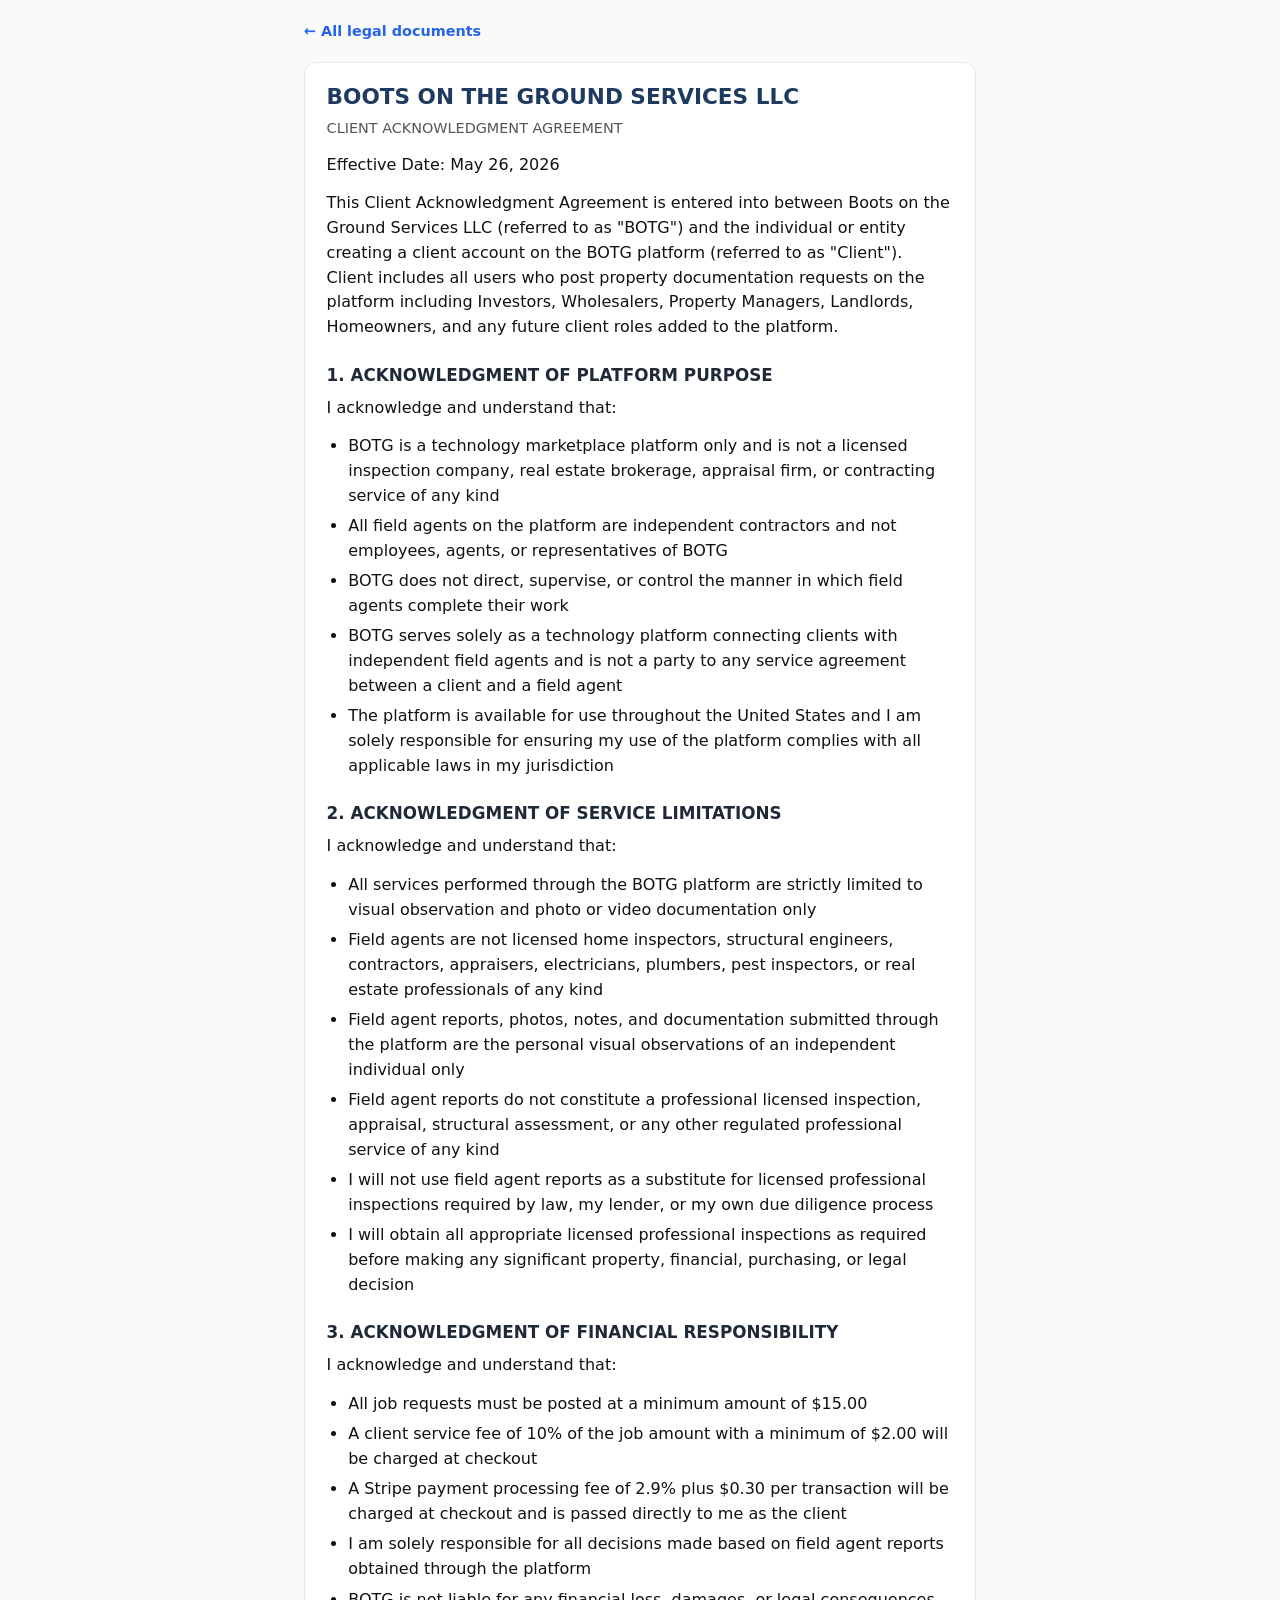
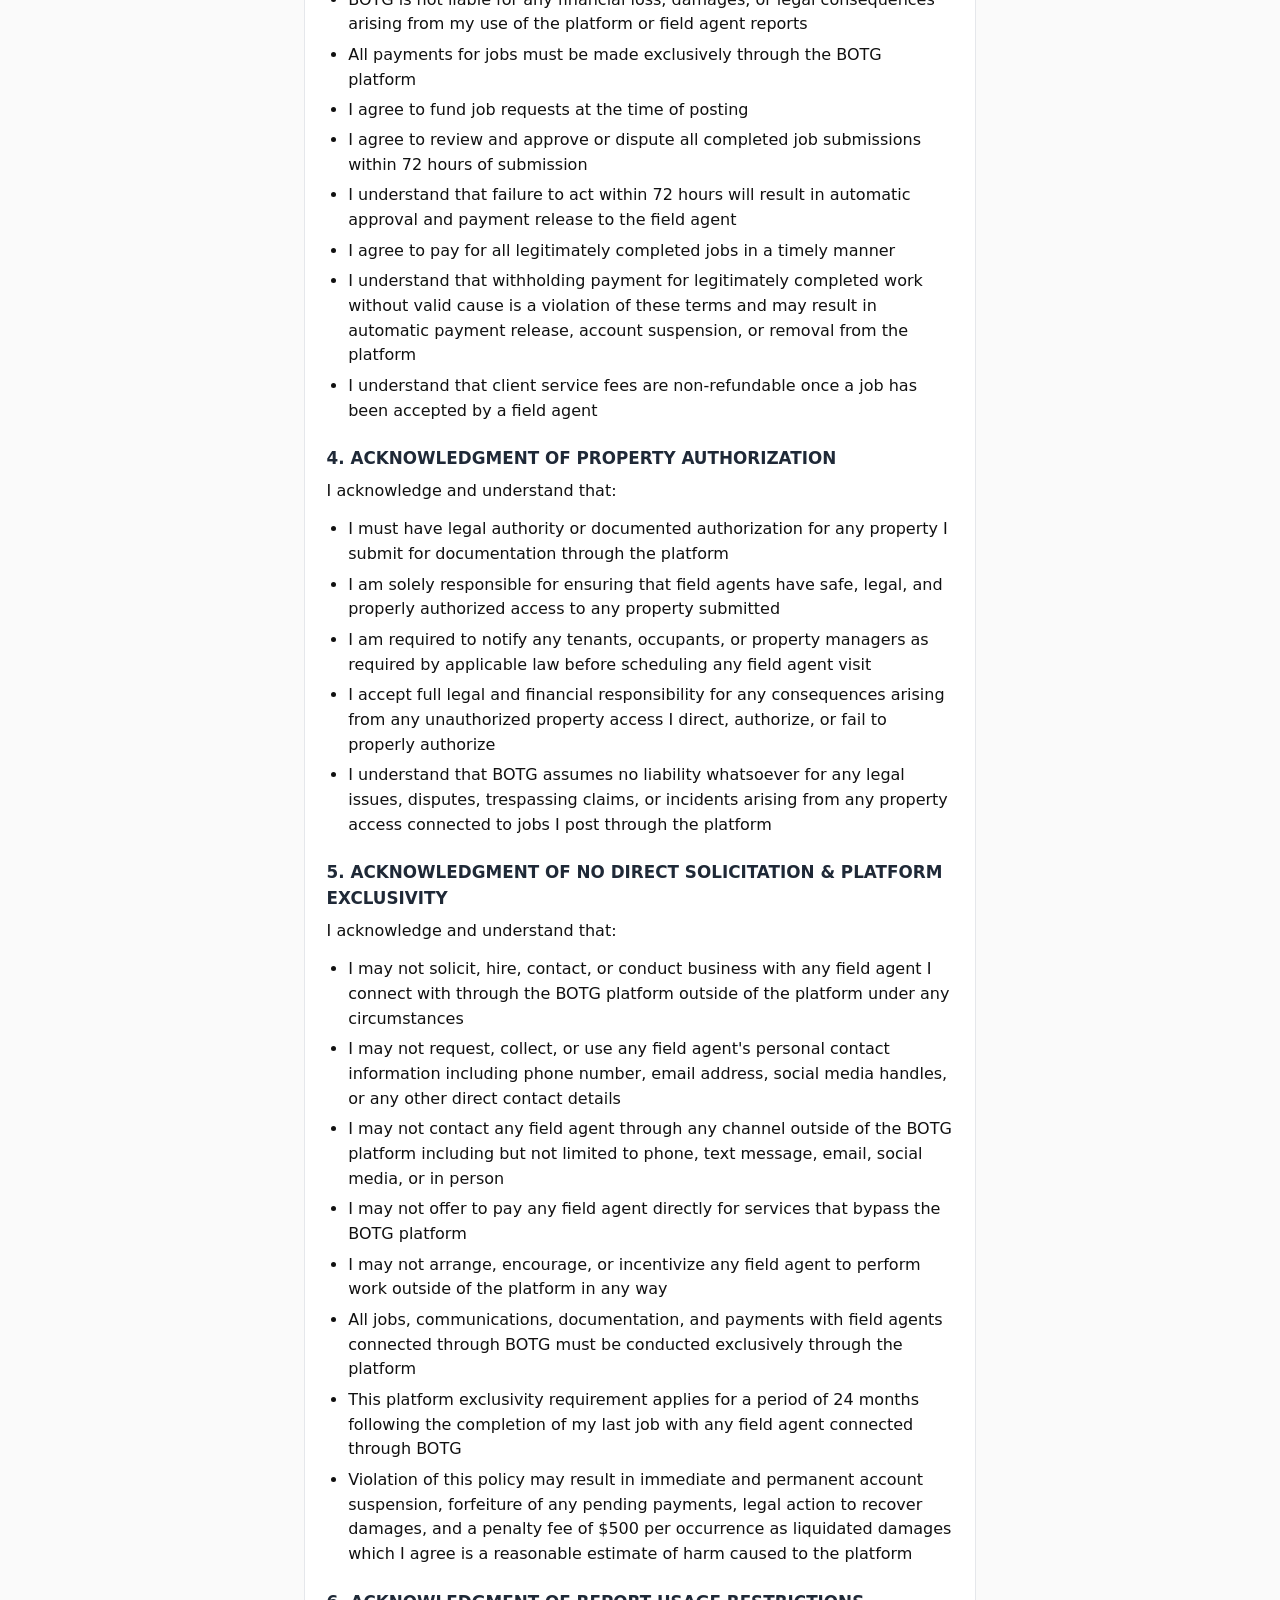
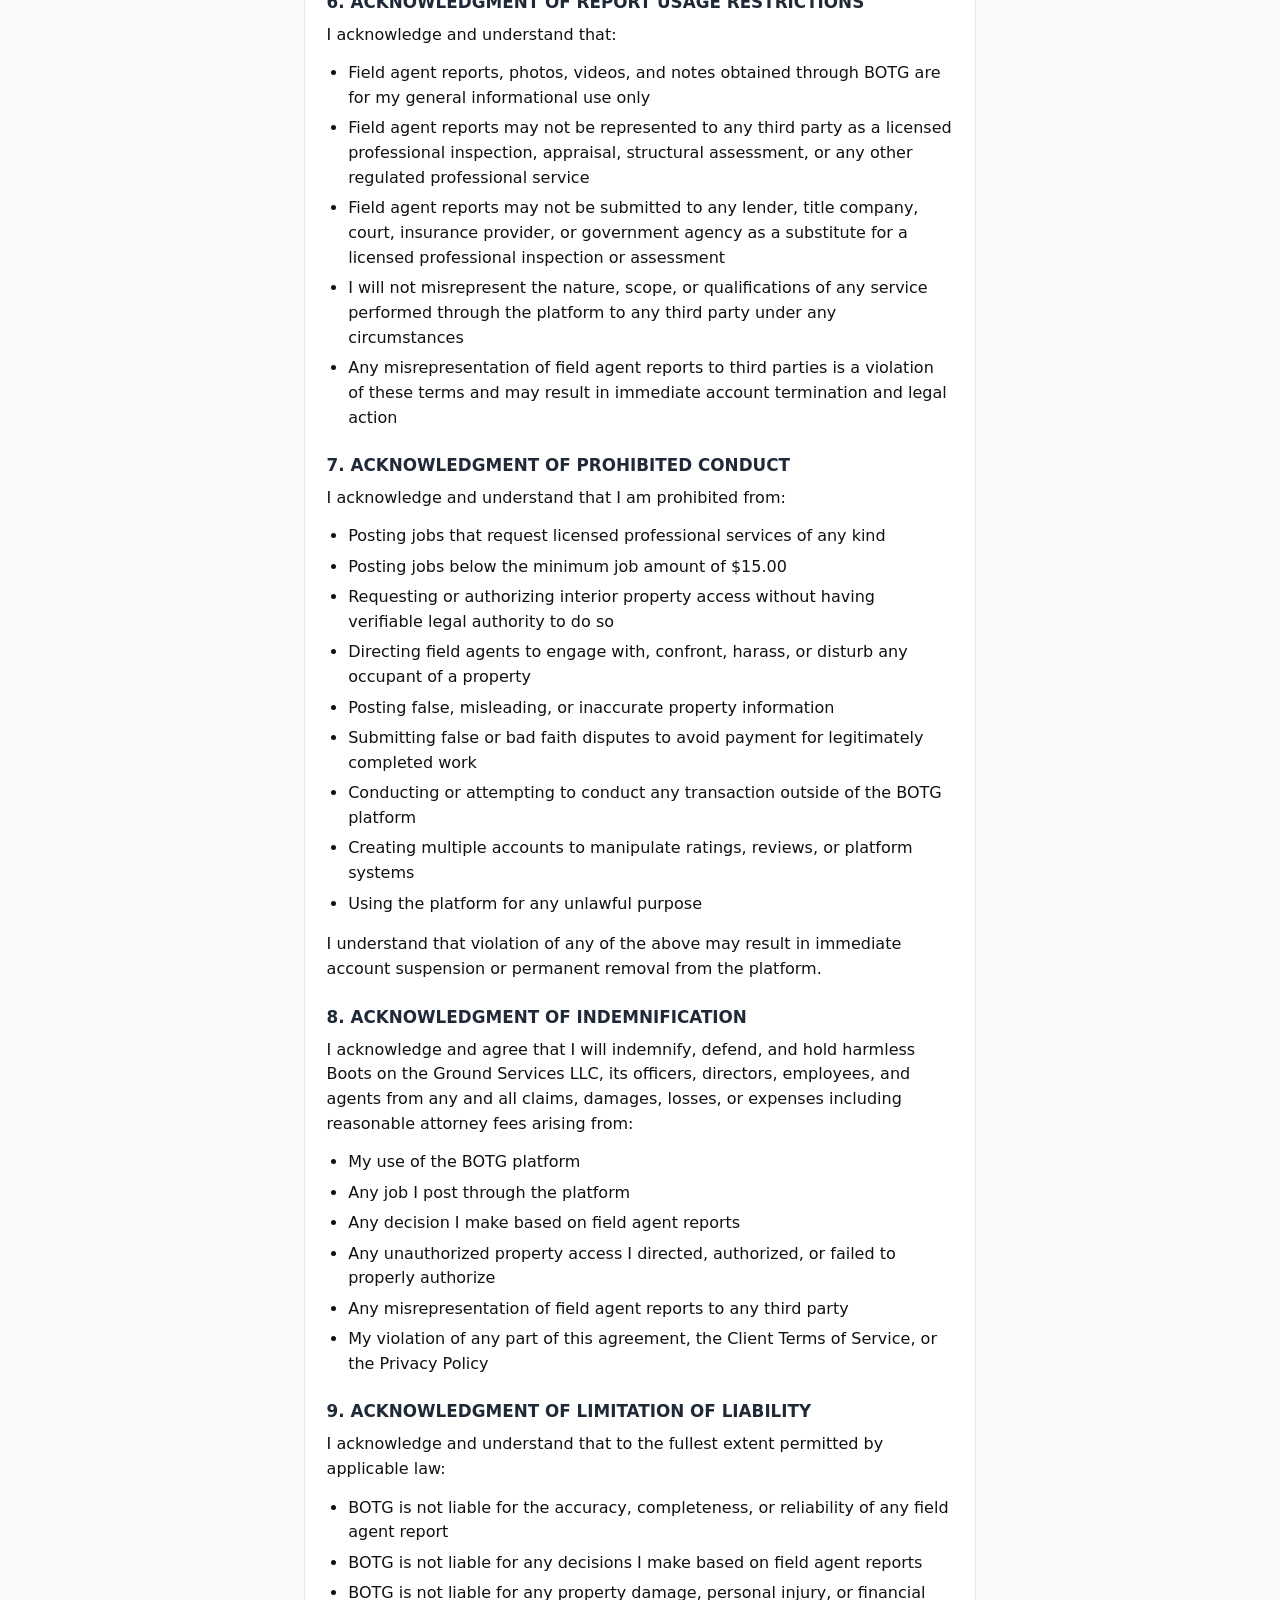
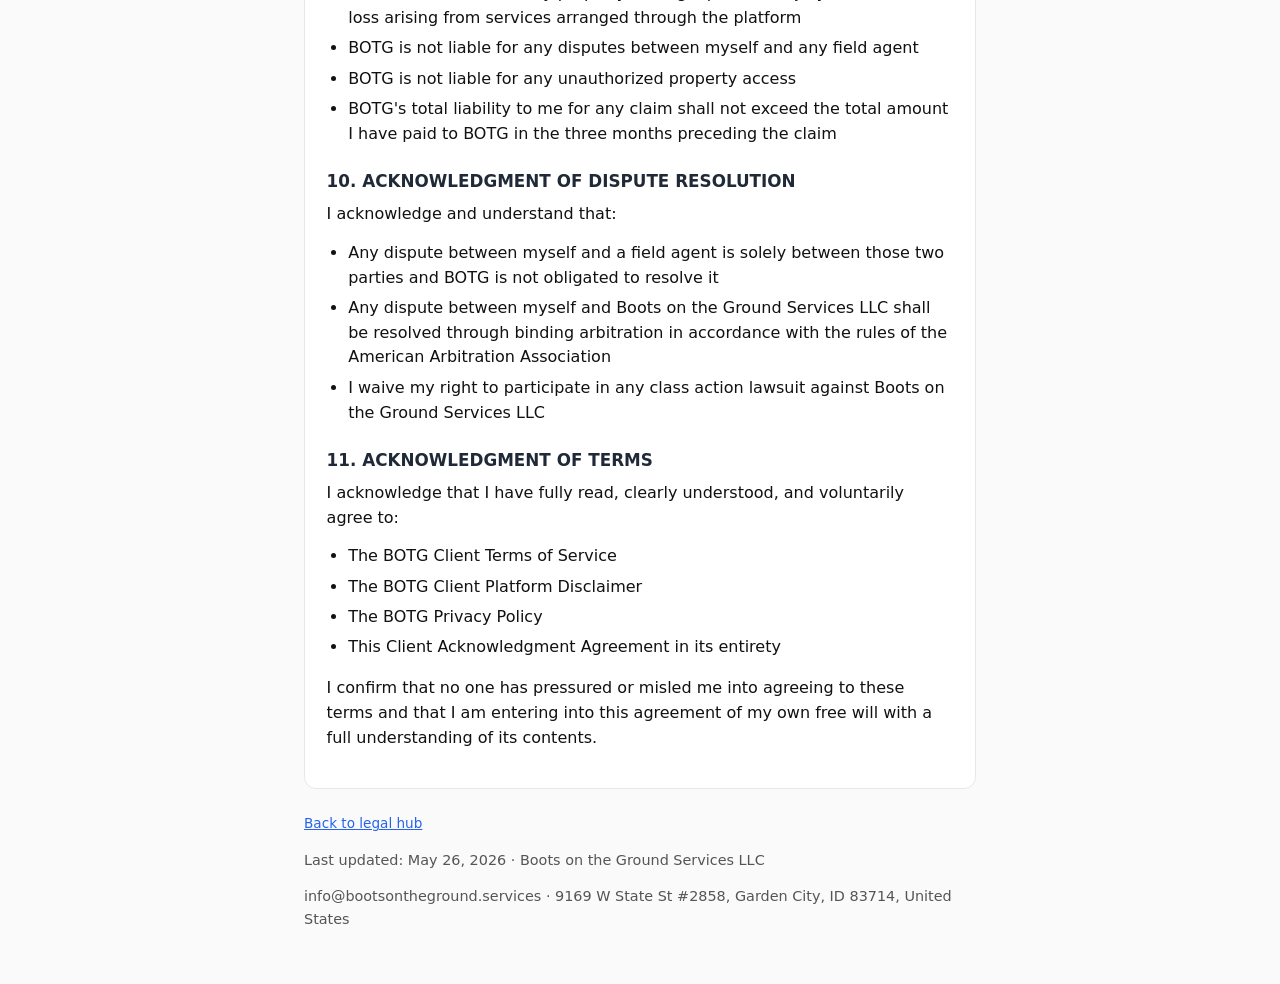
==== client-acknowledgment.html @ 2d71c156 "Add support page and update legal documents for App Store Guideline 1.5. Co-authored-by: Cursor <cur" ====
<!DOCTYPE html>
<html lang="en">
<head>
  <meta charset="utf-8" />
  <meta name="viewport" content="width=device-width, initial-scale=1" />
  <title>Client Acknowledgment Agreement — Boots on the Ground Services LLC</title>
  <link rel="stylesheet" href="legal.css" />
</head>
<body>
  <nav class="top-nav">
    <a href="index.html">← All legal documents</a>
  </nav>
  <article class="legal-doc">
<h1>BOOTS ON THE GROUND SERVICES LLC</h1>
<p class="meta">CLIENT ACKNOWLEDGMENT AGREEMENT</p>

<p>Effective Date: May 26, 2026</p>

<p>This Client Acknowledgment Agreement is entered into between Boots on the Ground Services LLC (referred to as &quot;BOTG&quot;) and the individual or entity creating a client account on the BOTG platform (referred to as &quot;Client&quot;). Client includes all users who post property documentation requests on the platform including Investors, Wholesalers, Property Managers, Landlords, Homeowners, and any future client roles added to the platform.</p>

<h2>1. ACKNOWLEDGMENT OF PLATFORM PURPOSE</h2>

<p>I acknowledge and understand that:</p>
<ul>
  <li>BOTG is a technology marketplace platform only and is not a licensed inspection company, real estate brokerage, appraisal firm, or contracting service of any kind</li>
  <li>All field agents on the platform are independent contractors and not employees, agents, or representatives of BOTG</li>
  <li>BOTG does not direct, supervise, or control the manner in which field agents complete their work</li>
  <li>BOTG serves solely as a technology platform connecting clients with independent field agents and is not a party to any service agreement between a client and a field agent</li>
  <li>The platform is available for use throughout the United States and I am solely responsible for ensuring my use of the platform complies with all applicable laws in my jurisdiction</li>
</ul>

<h2>2. ACKNOWLEDGMENT OF SERVICE LIMITATIONS</h2>

<p>I acknowledge and understand that:</p>
<ul>
  <li>All services performed through the BOTG platform are strictly limited to visual observation and photo or video documentation only</li>
  <li>Field agents are not licensed home inspectors, structural engineers, contractors, appraisers, electricians, plumbers, pest inspectors, or real estate professionals of any kind</li>
  <li>Field agent reports, photos, notes, and documentation submitted through the platform are the personal visual observations of an independent individual only</li>
  <li>Field agent reports do not constitute a professional licensed inspection, appraisal, structural assessment, or any other regulated professional service of any kind</li>
  <li>I will not use field agent reports as a substitute for licensed professional inspections required by law, my lender, or my own due diligence process</li>
  <li>I will obtain all appropriate licensed professional inspections as required before making any significant property, financial, purchasing, or legal decision</li>
</ul>

<h2>3. ACKNOWLEDGMENT OF FINANCIAL RESPONSIBILITY</h2>

<p>I acknowledge and understand that:</p>
<ul>
  <li>All job requests must be posted at a minimum amount of $15.00</li>
  <li>A client service fee of 10% of the job amount with a minimum of $2.00 will be charged at checkout</li>
  <li>A Stripe payment processing fee of 2.9% plus $0.30 per transaction will be charged at checkout and is passed directly to me as the client</li>
  <li>I am solely responsible for all decisions made based on field agent reports obtained through the platform</li>
  <li>BOTG is not liable for any financial loss, damages, or legal consequences arising from my use of the platform or field agent reports</li>
  <li>All payments for jobs must be made exclusively through the BOTG platform</li>
  <li>I agree to fund job requests at the time of posting</li>
  <li>I agree to review and approve or dispute all completed job submissions within 72 hours of submission</li>
  <li>I understand that failure to act within 72 hours will result in automatic approval and payment release to the field agent</li>
  <li>I agree to pay for all legitimately completed jobs in a timely manner</li>
  <li>I understand that withholding payment for legitimately completed work without valid cause is a violation of these terms and may result in automatic payment release, account suspension, or removal from the platform</li>
  <li>I understand that client service fees are non-refundable once a job has been accepted by a field agent</li>
</ul>

<h2>4. ACKNOWLEDGMENT OF PROPERTY AUTHORIZATION</h2>

<p>I acknowledge and understand that:</p>
<ul>
  <li>I must have legal authority or documented authorization for any property I submit for documentation through the platform</li>
  <li>I am solely responsible for ensuring that field agents have safe, legal, and properly authorized access to any property submitted</li>
  <li>I am required to notify any tenants, occupants, or property managers as required by applicable law before scheduling any field agent visit</li>
  <li>I accept full legal and financial responsibility for any consequences arising from any unauthorized property access I direct, authorize, or fail to properly authorize</li>
  <li>I understand that BOTG assumes no liability whatsoever for any legal issues, disputes, trespassing claims, or incidents arising from any property access connected to jobs I post through the platform</li>
</ul>

<h2>5. ACKNOWLEDGMENT OF NO DIRECT SOLICITATION &amp; PLATFORM EXCLUSIVITY</h2>

<p>I acknowledge and understand that:</p>
<ul>
  <li>I may not solicit, hire, contact, or conduct business with any field agent I connect with through the BOTG platform outside of the platform under any circumstances</li>
  <li>I may not request, collect, or use any field agent's personal contact information including phone number, email address, social media handles, or any other direct contact details</li>
  <li>I may not contact any field agent through any channel outside of the BOTG platform including but not limited to phone, text message, email, social media, or in person</li>
  <li>I may not offer to pay any field agent directly for services that bypass the BOTG platform</li>
  <li>I may not arrange, encourage, or incentivize any field agent to perform work outside of the platform in any way</li>
  <li>All jobs, communications, documentation, and payments with field agents connected through BOTG must be conducted exclusively through the platform</li>
  <li>This platform exclusivity requirement applies for a period of 24 months following the completion of my last job with any field agent connected through BOTG</li>
  <li>Violation of this policy may result in immediate and permanent account suspension, forfeiture of any pending payments, legal action to recover damages, and a penalty fee of $500 per occurrence as liquidated damages which I agree is a reasonable estimate of harm caused to the platform</li>
</ul>

<h2>6. ACKNOWLEDGMENT OF REPORT USAGE RESTRICTIONS</h2>

<p>I acknowledge and understand that:</p>
<ul>
  <li>Field agent reports, photos, videos, and notes obtained through BOTG are for my general informational use only</li>
  <li>Field agent reports may not be represented to any third party as a licensed professional inspection, appraisal, structural assessment, or any other regulated professional service</li>
  <li>Field agent reports may not be submitted to any lender, title company, court, insurance provider, or government agency as a substitute for a licensed professional inspection or assessment</li>
  <li>I will not misrepresent the nature, scope, or qualifications of any service performed through the platform to any third party under any circumstances</li>
  <li>Any misrepresentation of field agent reports to third parties is a violation of these terms and may result in immediate account termination and legal action</li>
</ul>

<h2>7. ACKNOWLEDGMENT OF PROHIBITED CONDUCT</h2>

<p>I acknowledge and understand that I am prohibited from:</p>
<ul>
  <li>Posting jobs that request licensed professional services of any kind</li>
  <li>Posting jobs below the minimum job amount of $15.00</li>
  <li>Requesting or authorizing interior property access without having verifiable legal authority to do so</li>
  <li>Directing field agents to engage with, confront, harass, or disturb any occupant of a property</li>
  <li>Posting false, misleading, or inaccurate property information</li>
  <li>Submitting false or bad faith disputes to avoid payment for legitimately completed work</li>
  <li>Conducting or attempting to conduct any transaction outside of the BOTG platform</li>
  <li>Creating multiple accounts to manipulate ratings, reviews, or platform systems</li>
  <li>Using the platform for any unlawful purpose</li>
</ul>

<p>I understand that violation of any of the above may result in immediate account suspension or permanent removal from the platform.</p>

<h2>8. ACKNOWLEDGMENT OF INDEMNIFICATION</h2>

<p>I acknowledge and agree that I will indemnify, defend, and hold harmless Boots on the Ground Services LLC, its officers, directors, employees, and agents from any and all claims, damages, losses, or expenses including reasonable attorney fees arising from:</p>
<ul>
  <li>My use of the BOTG platform</li>
  <li>Any job I post through the platform</li>
  <li>Any decision I make based on field agent reports</li>
  <li>Any unauthorized property access I directed, authorized, or failed to properly authorize</li>
  <li>Any misrepresentation of field agent reports to any third party</li>
  <li>My violation of any part of this agreement, the Client Terms of Service, or the Privacy Policy</li>
</ul>

<h2>9. ACKNOWLEDGMENT OF LIMITATION OF LIABILITY</h2>

<p>I acknowledge and understand that to the fullest extent permitted by applicable law:</p>
<ul>
  <li>BOTG is not liable for the accuracy, completeness, or reliability of any field agent report</li>
  <li>BOTG is not liable for any decisions I make based on field agent reports</li>
  <li>BOTG is not liable for any property damage, personal injury, or financial loss arising from services arranged through the platform</li>
  <li>BOTG is not liable for any disputes between myself and any field agent</li>
  <li>BOTG is not liable for any unauthorized property access</li>
  <li>BOTG's total liability to me for any claim shall not exceed the total amount I have paid to BOTG in the three months preceding the claim</li>
</ul>

<h2>10. ACKNOWLEDGMENT OF DISPUTE RESOLUTION</h2>

<p>I acknowledge and understand that:</p>
<ul>
  <li>Any dispute between myself and a field agent is solely between those two parties and BOTG is not obligated to resolve it</li>
  <li>Any dispute between myself and Boots on the Ground Services LLC shall be resolved through binding arbitration in accordance with the rules of the American Arbitration Association</li>
  <li>I waive my right to participate in any class action lawsuit against Boots on the Ground Services LLC</li>
</ul>

<h2>11. ACKNOWLEDGMENT OF TERMS</h2>

<p>I acknowledge that I have fully read, clearly understood, and voluntarily agree to:</p>
<ul>
  <li>The BOTG Client Terms of Service</li>
  <li>The BOTG Client Platform Disclaimer</li>
  <li>The BOTG Privacy Policy</li>
  <li>This Client Acknowledgment Agreement in its entirety</li>
</ul>

<p>I confirm that no one has pressured or misled me into agreeing to these terms and that I am entering into this agreement of my own free will with a full understanding of its contents.</p>
  </article>
  <footer class="page-footer">
    <p><a href="index.html">Back to legal hub</a></p>
    <p class="meta">Last updated: May 26, 2026 · Boots on the Ground Services LLC</p>
    <p class="meta">info@bootsontheground.services · 9169 W State St #2858, Garden City, ID 83714, United States</p>
  </footer>
</body>
</html>
---- legal.css ----
body {
  font-family: system-ui, -apple-system, Segoe UI, Roboto, Helvetica, Arial, sans-serif;
  line-height: 1.55;
  max-width: 42rem;
  margin: 0 auto;
  padding: 1.25rem 1.5rem 2.5rem;
  color: #111;
  background: #fafafa;
}
.top-nav { margin-bottom: 1.25rem; font-size: 0.9rem; }
.top-nav a { color: #2563eb; text-decoration: none; font-weight: 600; }
.top-nav a:hover { text-decoration: underline; }
.legal-doc { background: #fff; border: 1px solid #e5e7eb; border-radius: 12px; padding: 1.25rem 1.35rem 1.5rem; }
.legal-doc h1 { font-size: 1.35rem; margin: 0 0 0.35rem; color: #1e3a5f; line-height: 1.3; }
.legal-doc h2 { font-size: 1.05rem; margin: 1.35rem 0 0.5rem; color: #1f2937; }
.legal-doc p { margin: 0 0 0.85rem; }
.legal-doc ul { margin: 0 0 1rem; padding-left: 1.35rem; }
.legal-doc li { margin-bottom: 0.35rem; }
.legal-doc a { color: #2563eb; }
.meta { color: #555; font-size: 0.9rem; }
.role-block { margin-top: 2rem; padding-top: 1.5rem; border-top: 1px solid #e5e7eb; }
.role-block:first-of-type { border-top: none; padding-top: 0; margin-top: 1rem; }
.page-footer { margin-top: 1.5rem; font-size: 0.85rem; }
.page-footer a { color: #2563eb; }
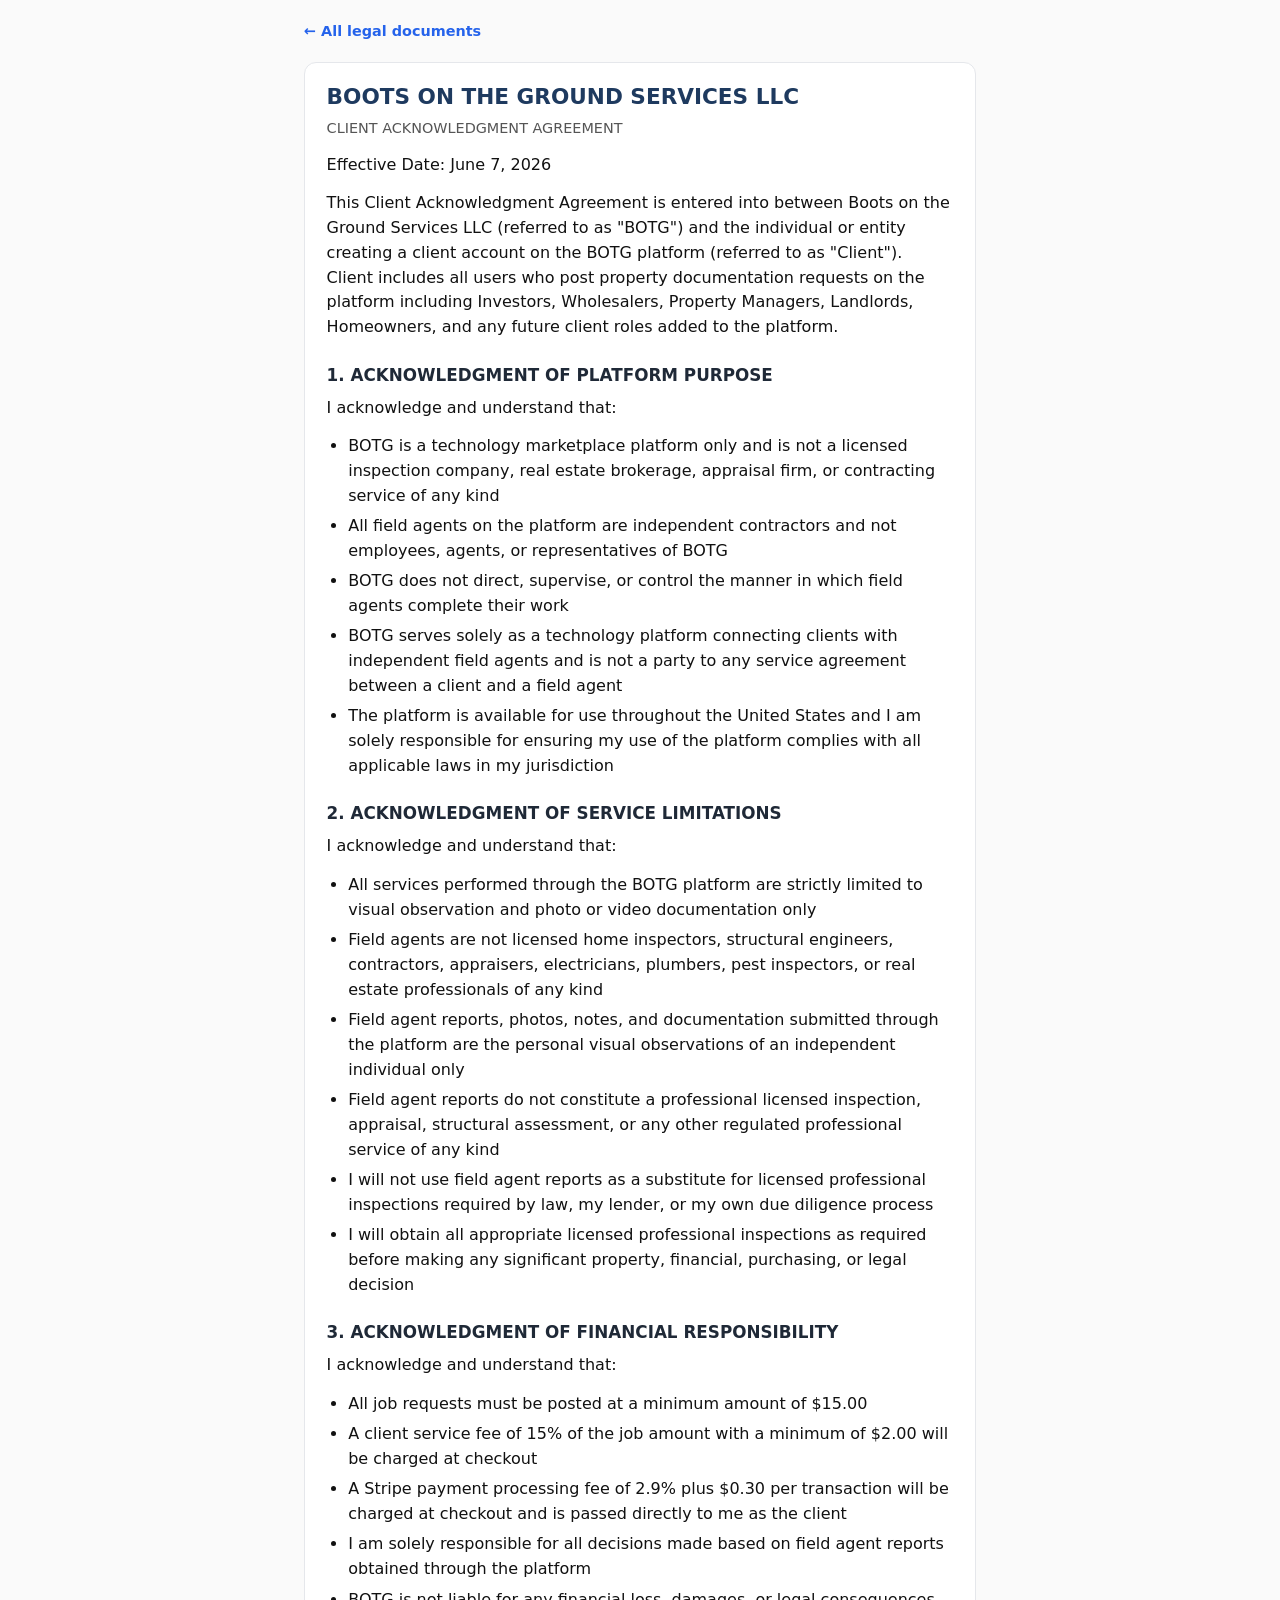
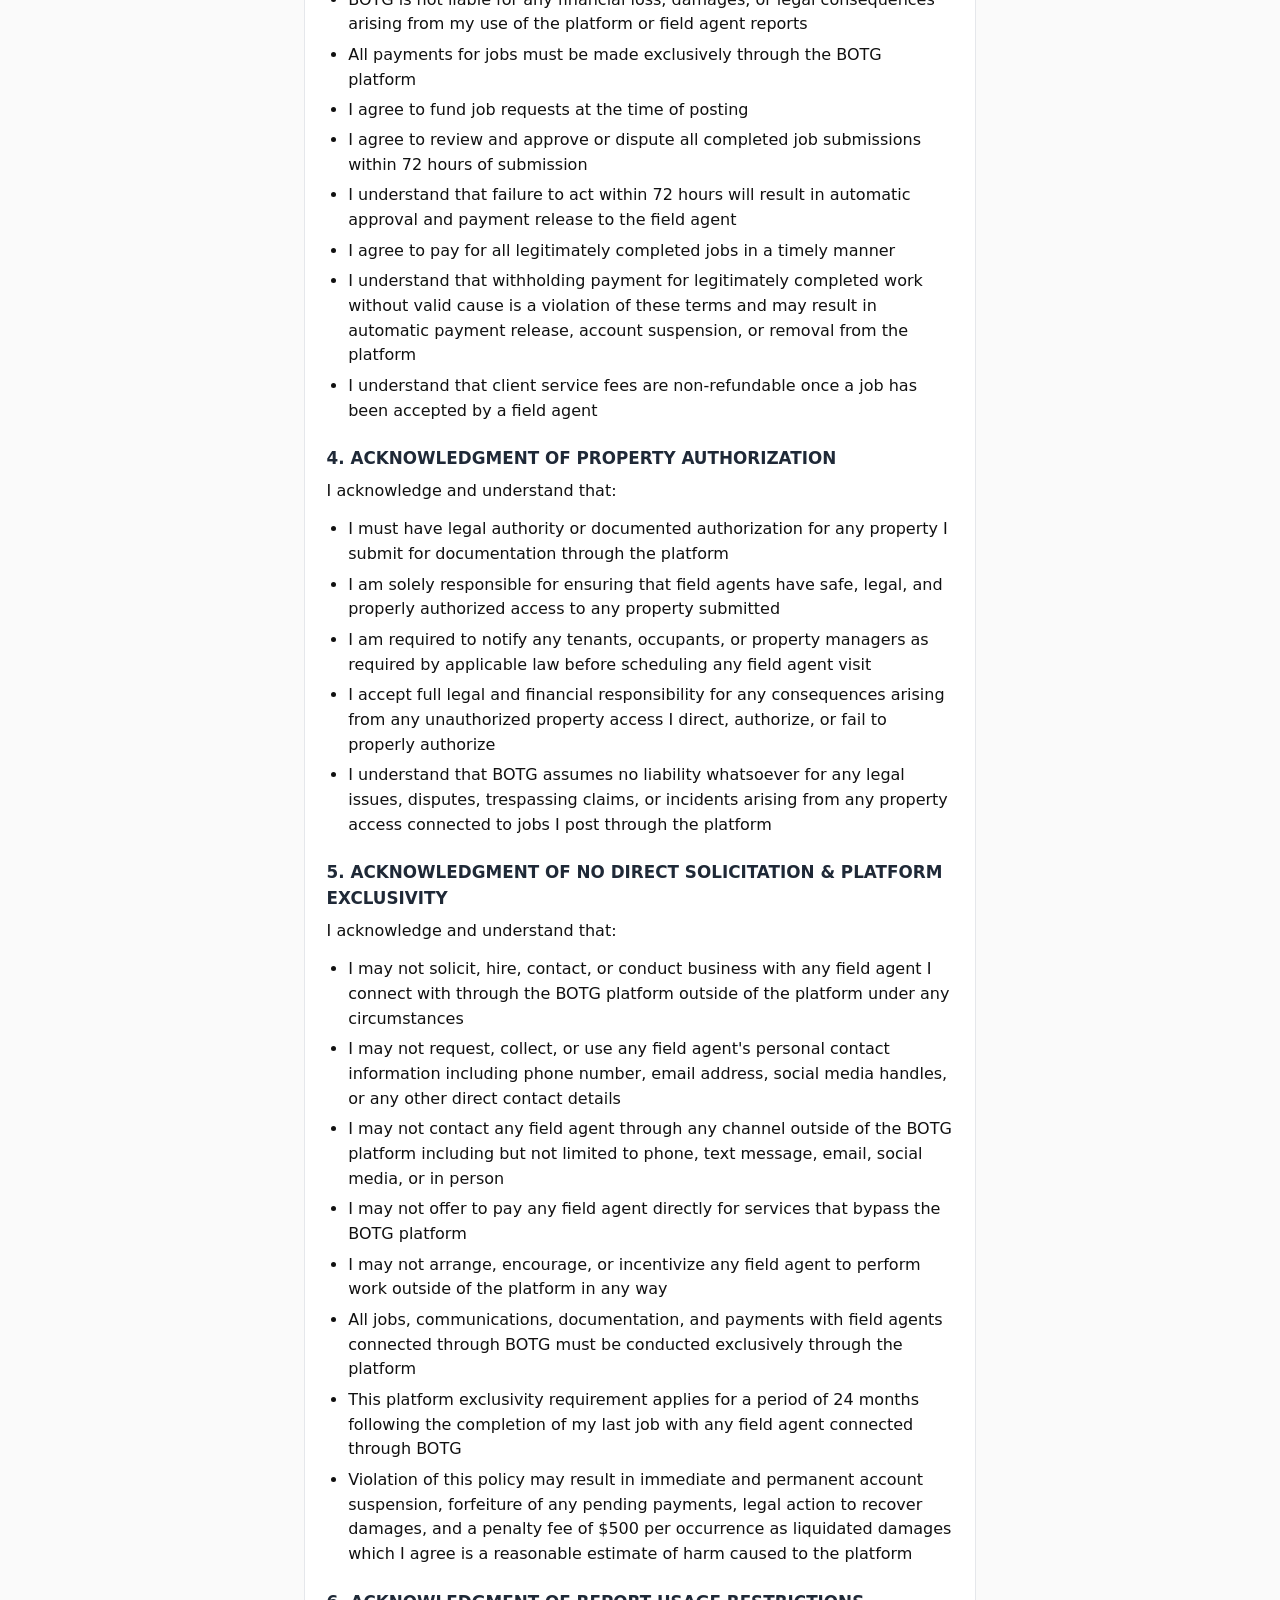
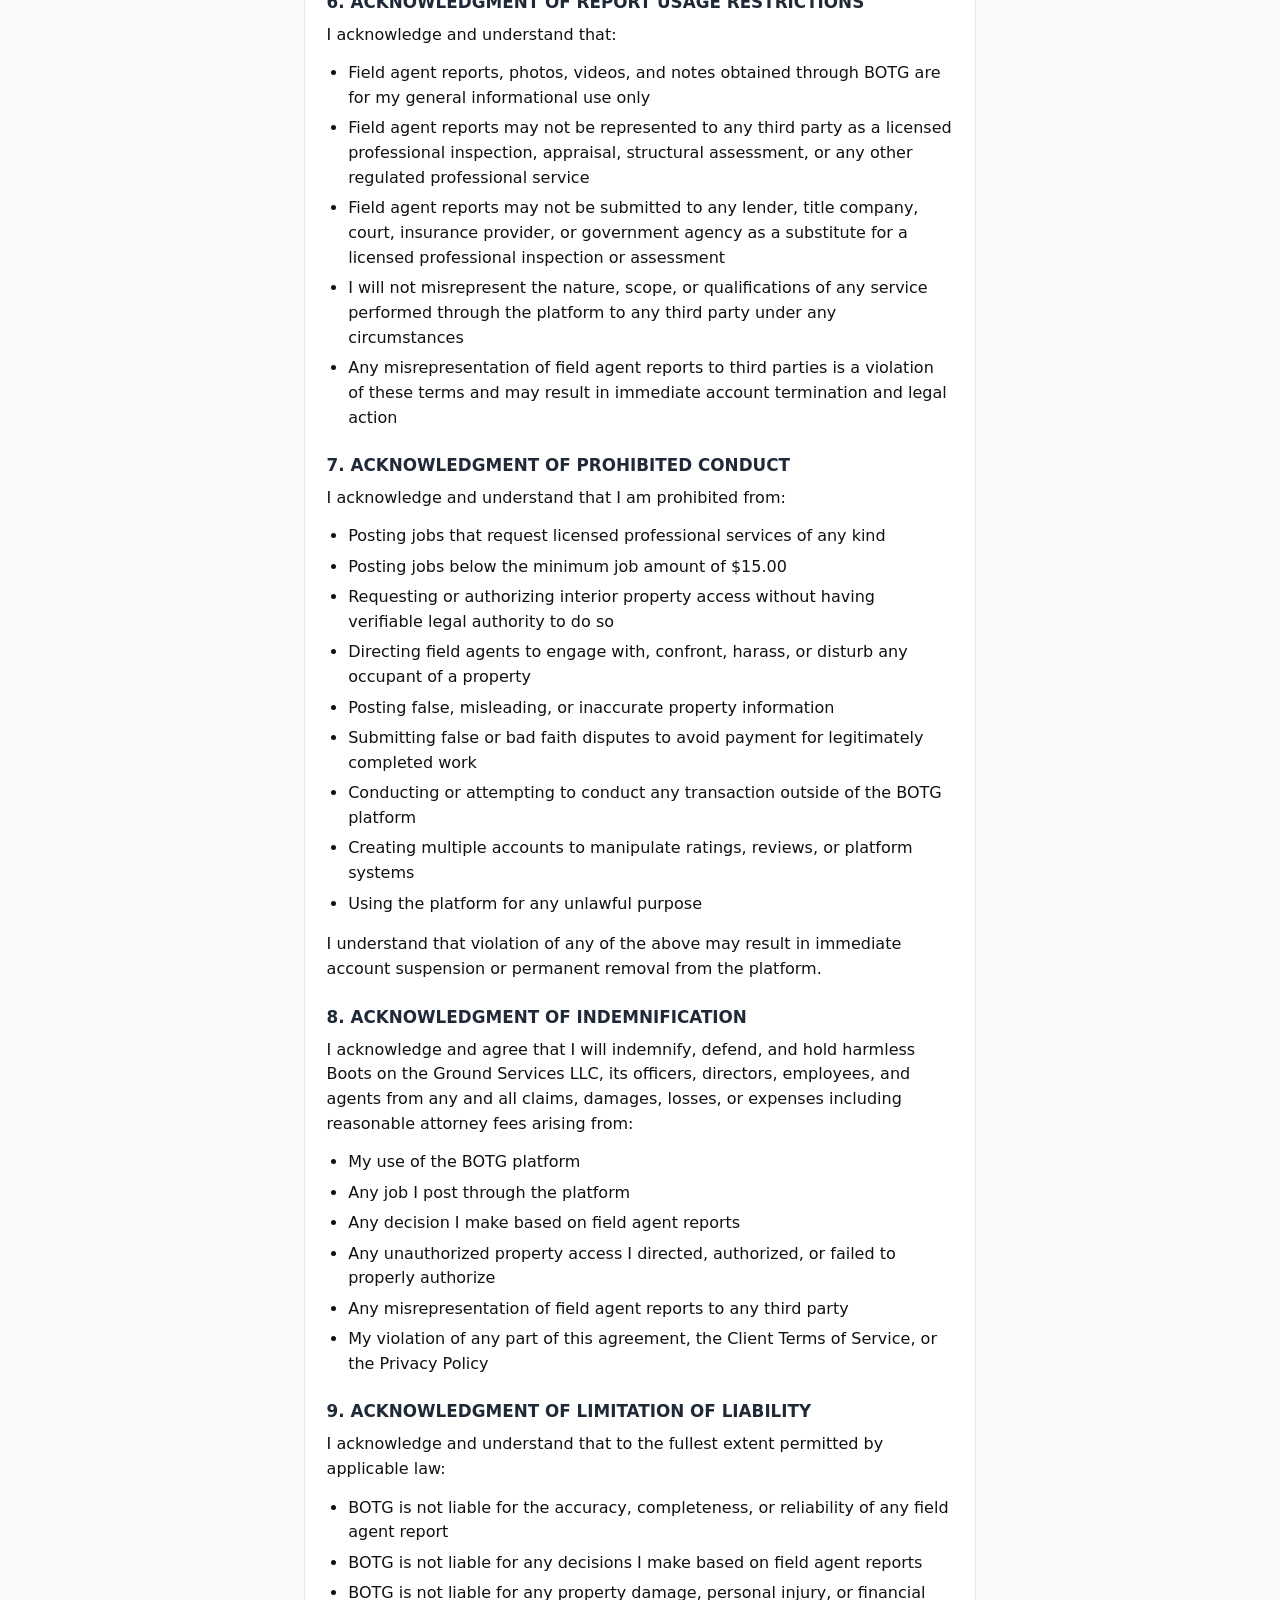
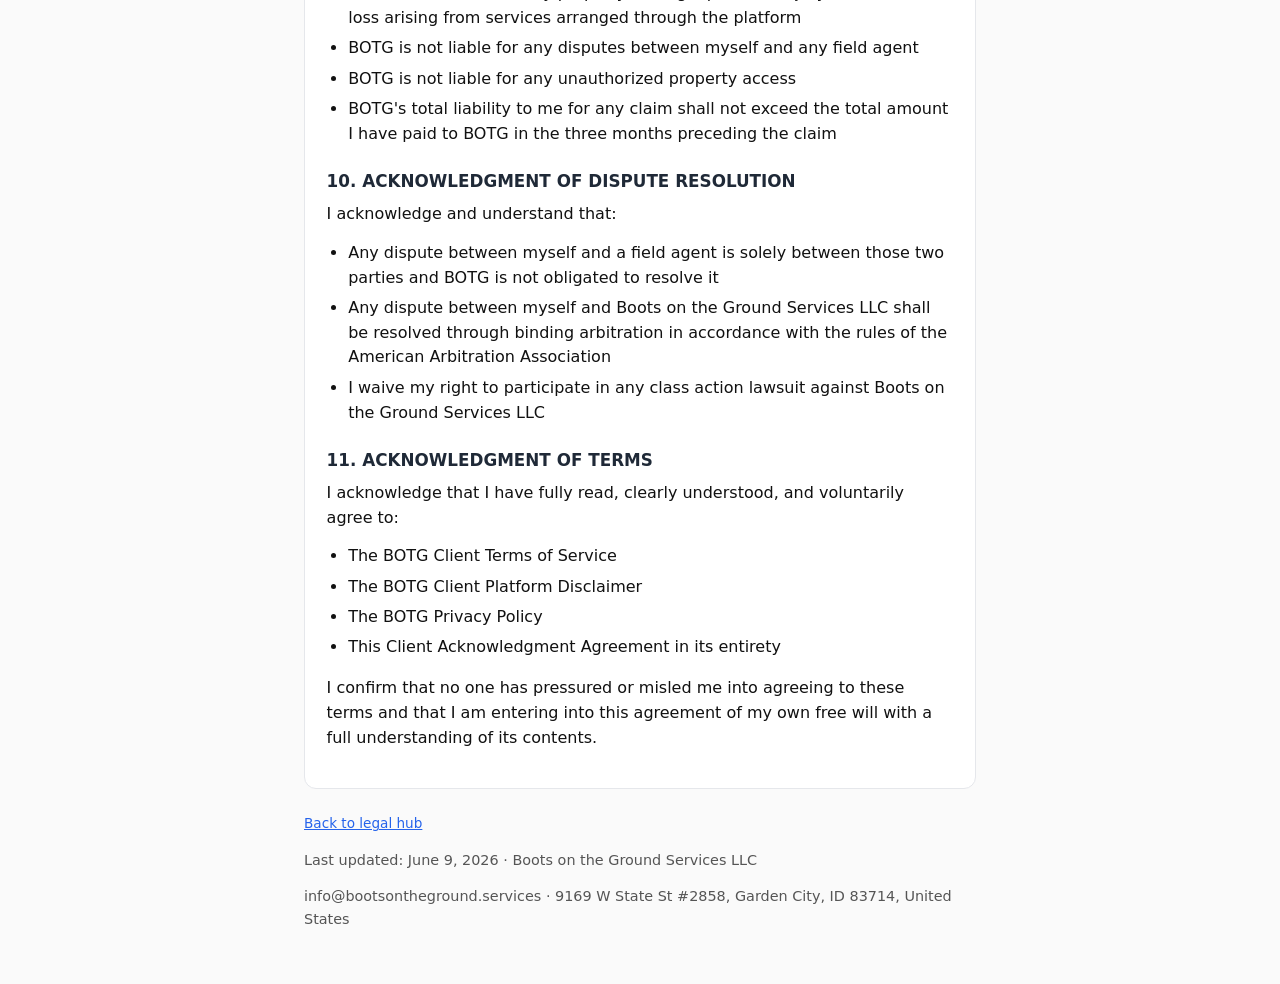
==== commit 5114ff2c: "Update legal for 15% client fee, 10% agent fee, and zero tip platform fee. Sync GitHub Pages with in" ====
--- a/client-acknowledgment.html
+++ b/client-acknowledgment.html
@@ -14,7 +14,7 @@
 <h1>BOOTS ON THE GROUND SERVICES LLC</h1>
 <p class="meta">CLIENT ACKNOWLEDGMENT AGREEMENT</p>
 
-<p>Effective Date: May 26, 2026</p>
+<p>Effective Date: June 7, 2026</p>
 
 <p>This Client Acknowledgment Agreement is entered into between Boots on the Ground Services LLC (referred to as &quot;BOTG&quot;) and the individual or entity creating a client account on the BOTG platform (referred to as &quot;Client&quot;). Client includes all users who post property documentation requests on the platform including Investors, Wholesalers, Property Managers, Landlords, Homeowners, and any future client roles added to the platform.</p>
 
@@ -46,7 +46,7 @@
 <p>I acknowledge and understand that:</p>
 <ul>
   <li>All job requests must be posted at a minimum amount of $15.00</li>
-  <li>A client service fee of 10% of the job amount with a minimum of $2.00 will be charged at checkout</li>
+  <li>A client service fee of 15% of the job amount with a minimum of $2.00 will be charged at checkout</li>
   <li>A Stripe payment processing fee of 2.9% plus $0.30 per transaction will be charged at checkout and is passed directly to me as the client</li>
   <li>I am solely responsible for all decisions made based on field agent reports obtained through the platform</li>
   <li>BOTG is not liable for any financial loss, damages, or legal consequences arising from my use of the platform or field agent reports</li>
@@ -159,7 +159,7 @@
   </article>
   <footer class="page-footer">
     <p><a href="index.html">Back to legal hub</a></p>
-    <p class="meta">Last updated: May 26, 2026 · Boots on the Ground Services LLC</p>
+    <p class="meta">Last updated: June 9, 2026 · Boots on the Ground Services LLC</p>
     <p class="meta">info@bootsontheground.services · 9169 W State St #2858, Garden City, ID 83714, United States</p>
   </footer>
 </body>
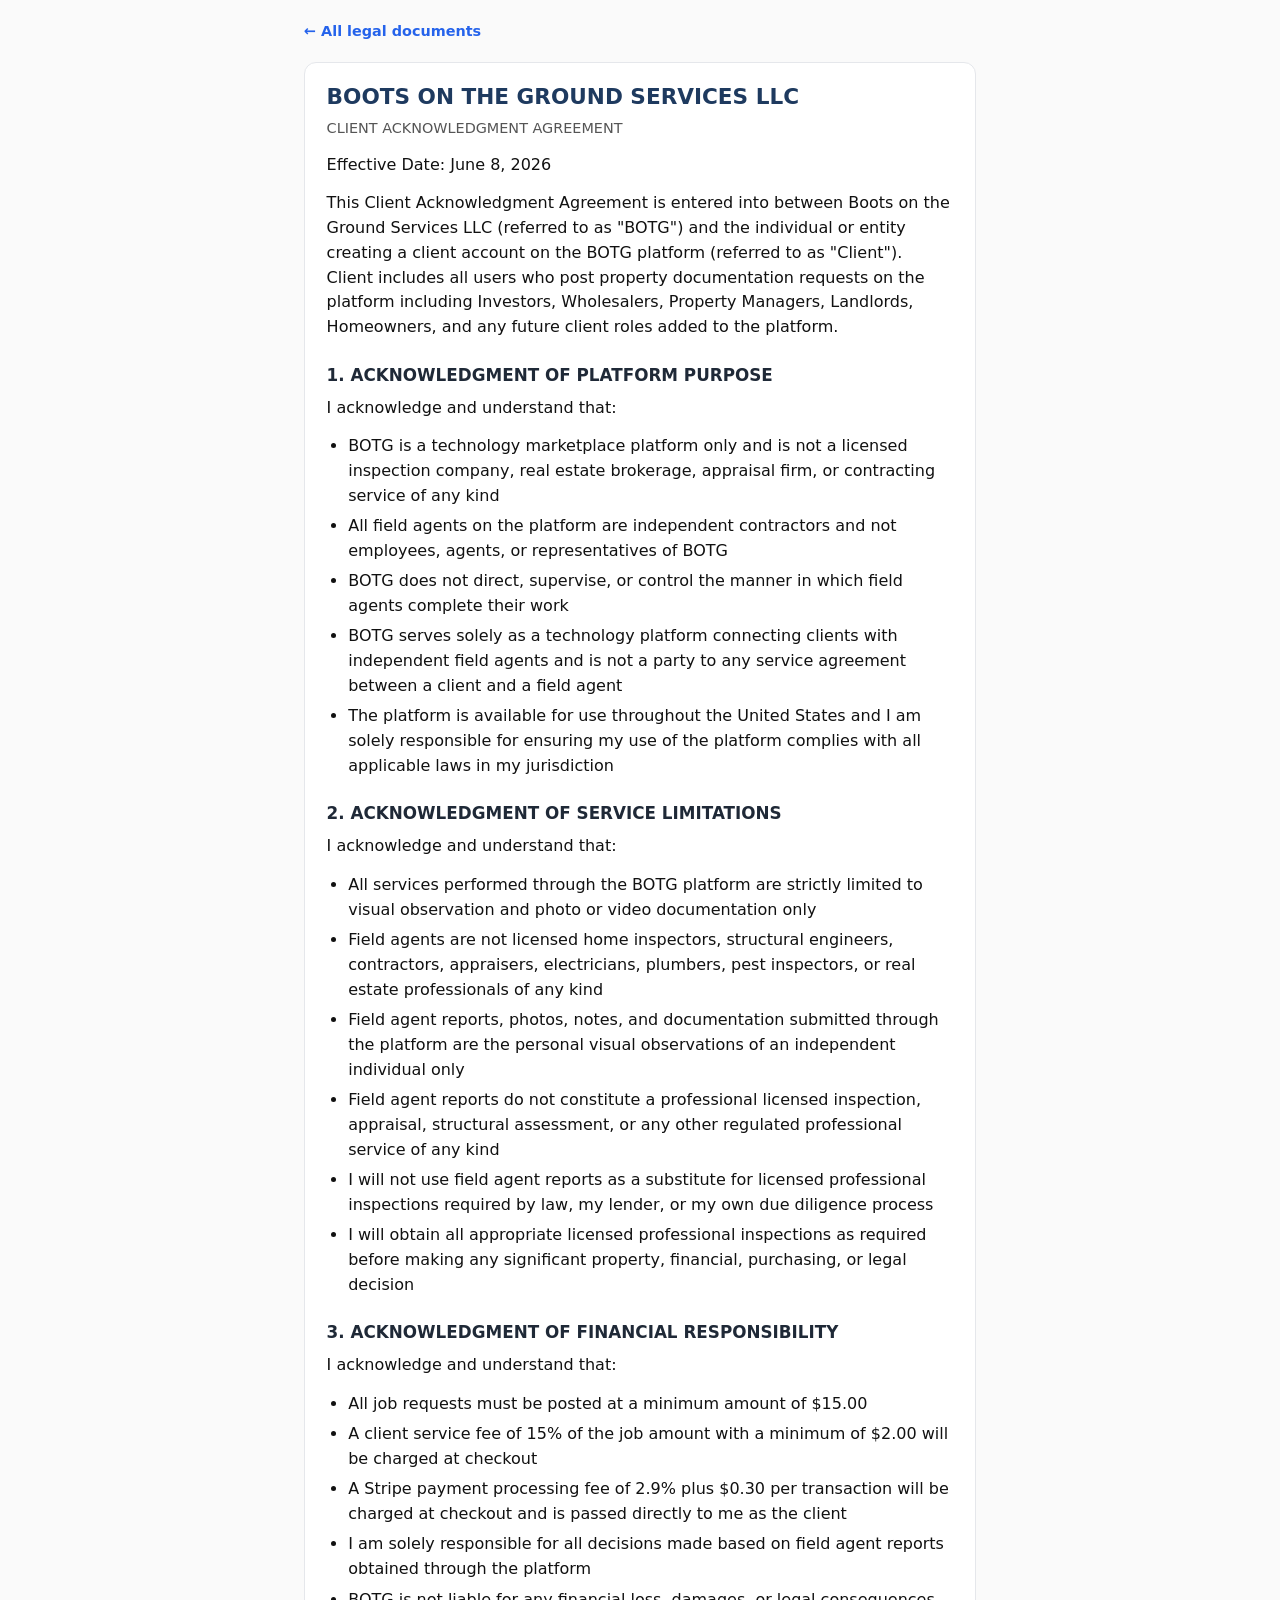
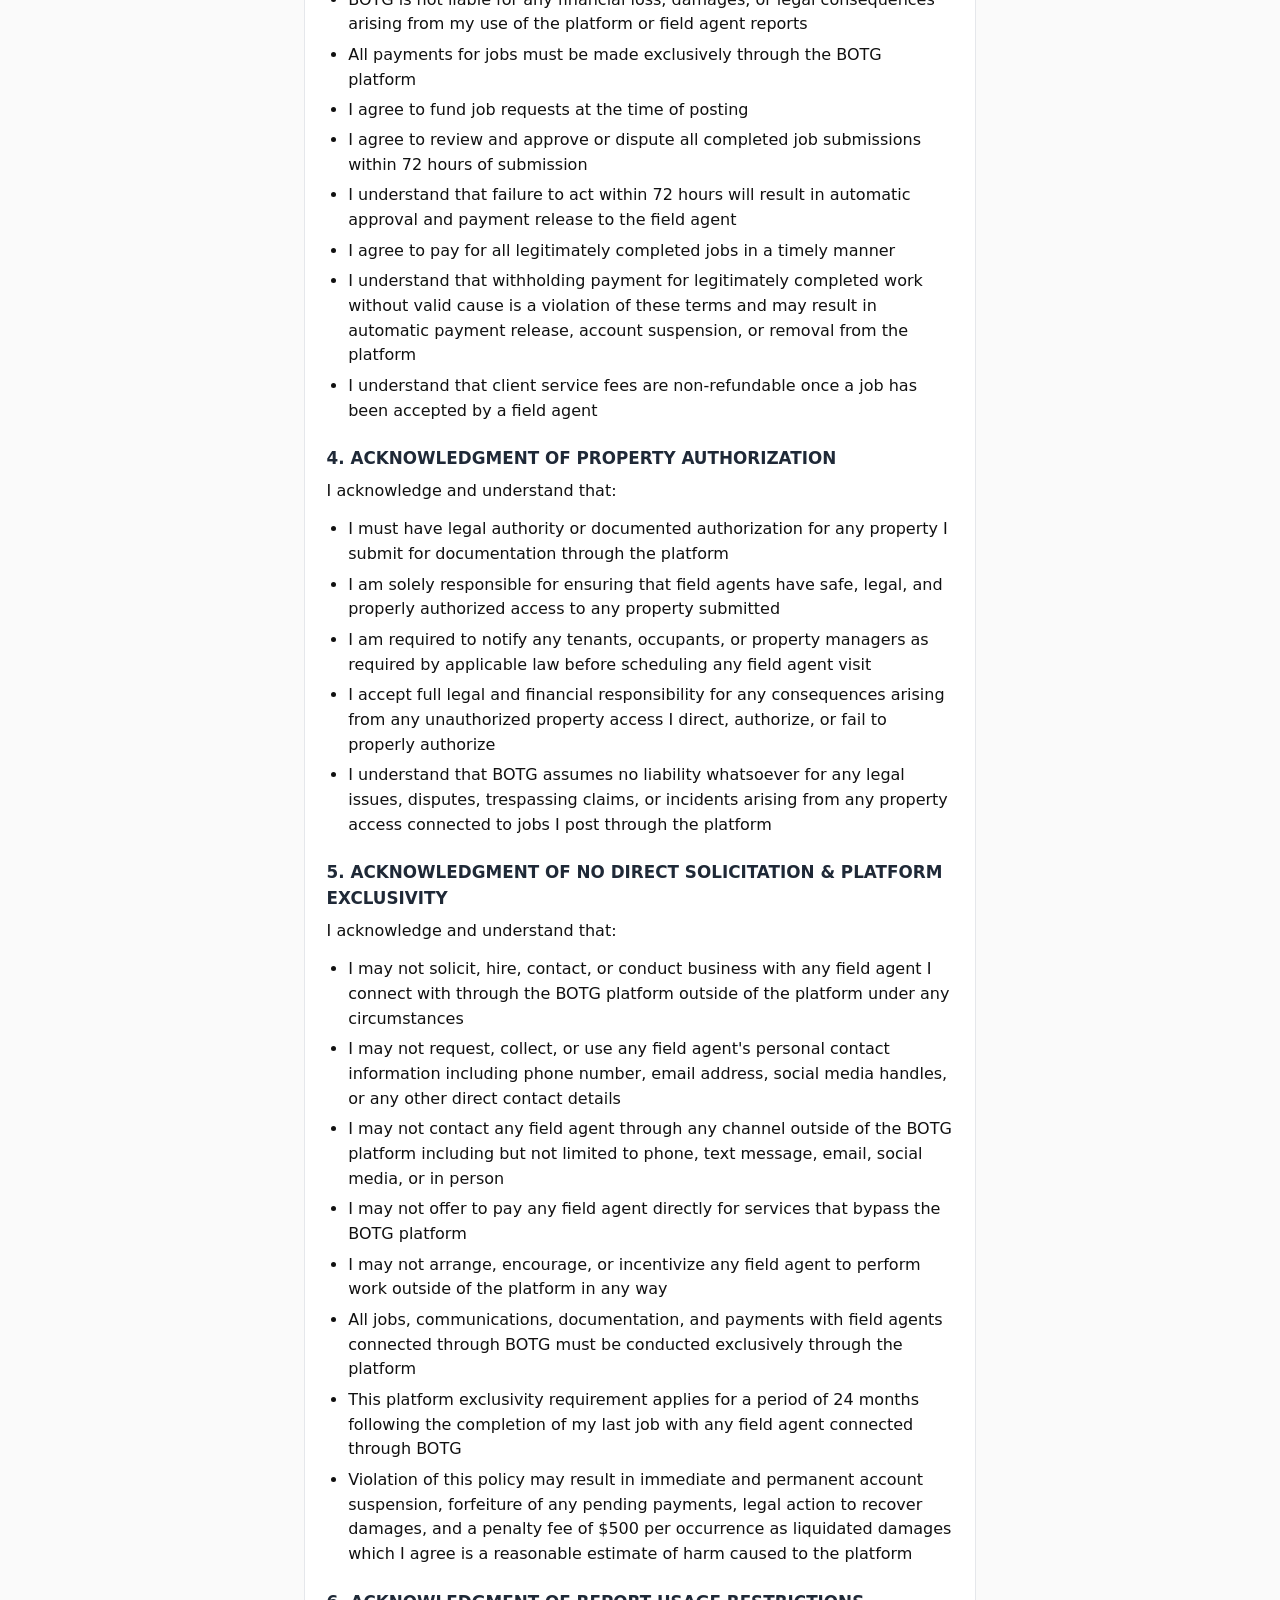
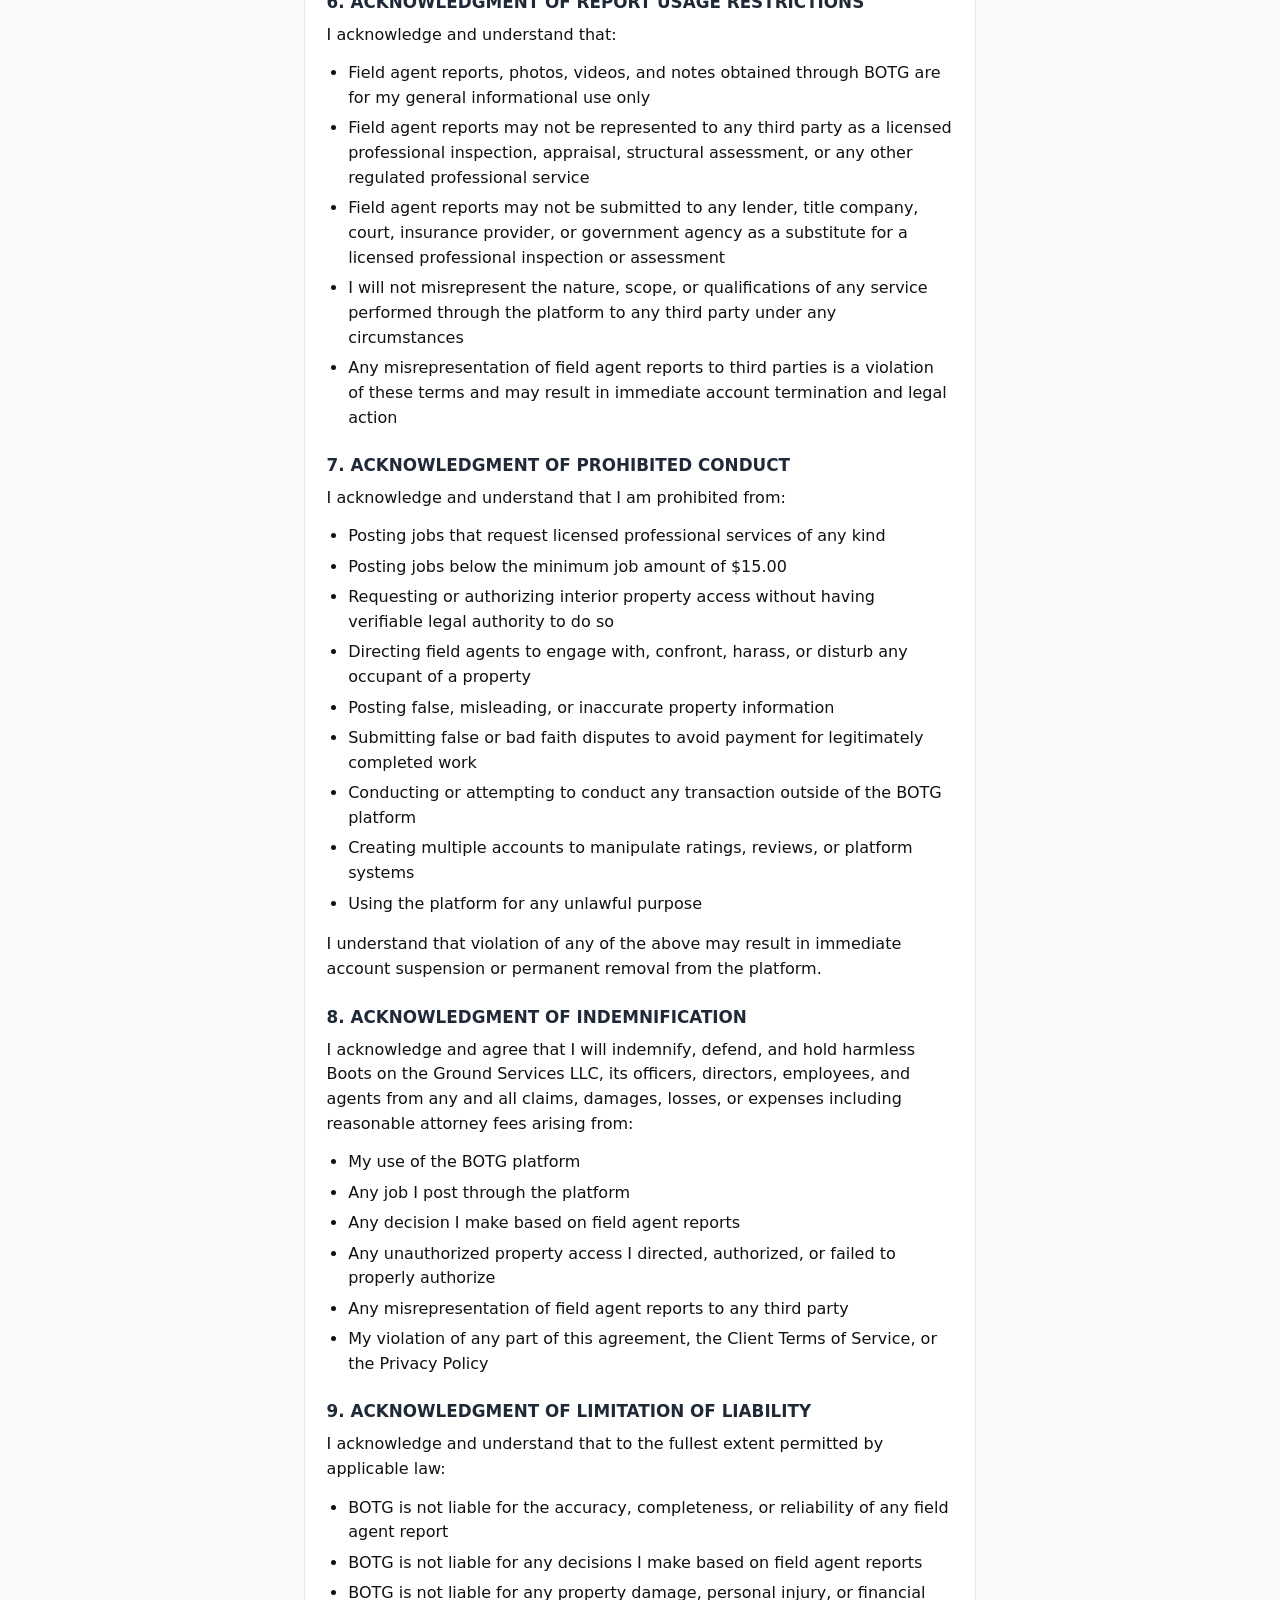
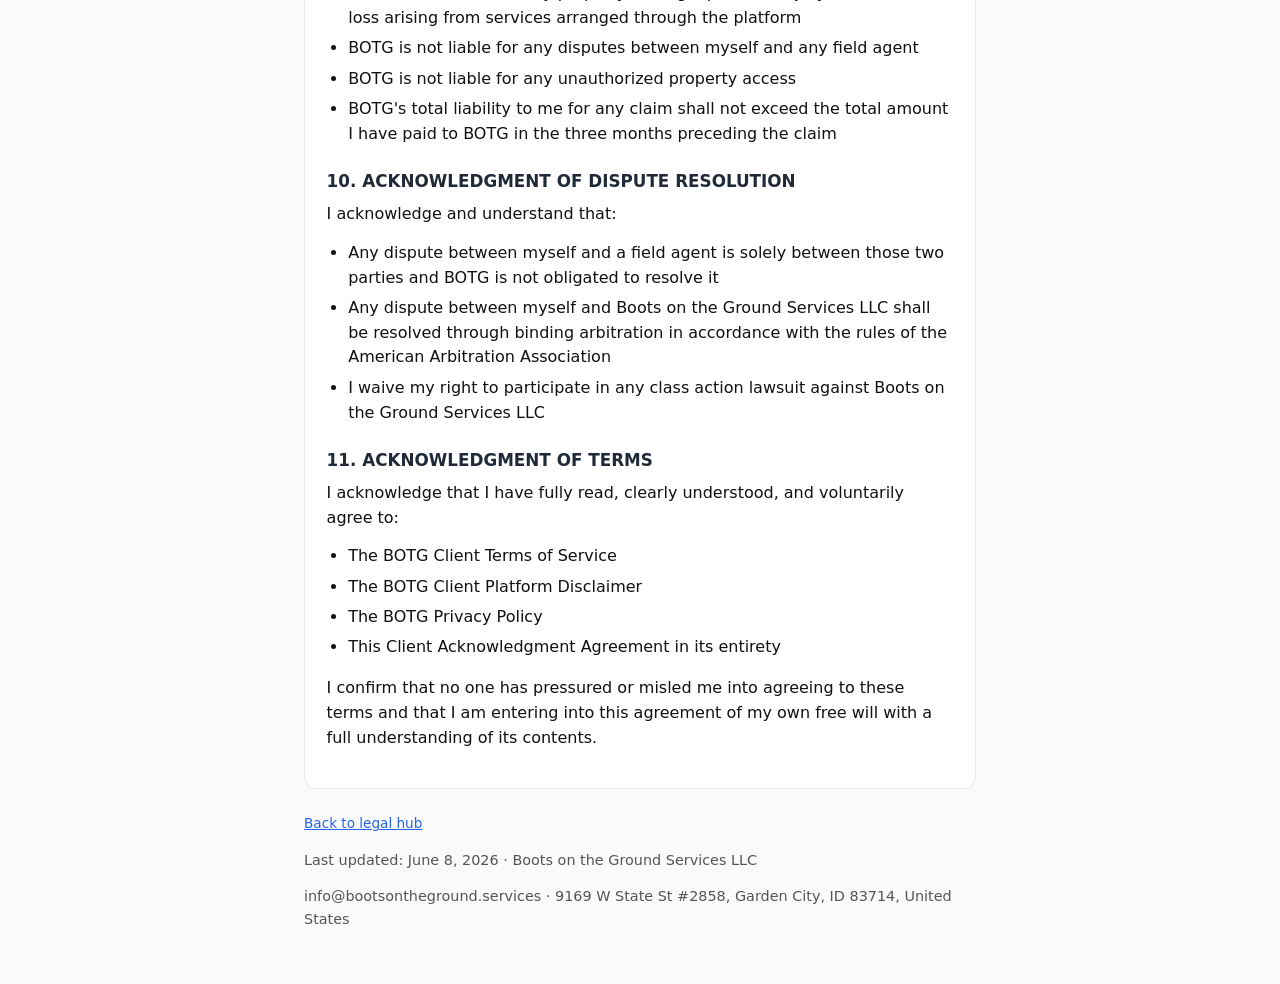
==== commit 48b6a638: "Update legal document dates to June 8, 2026. Align GitHub Pages with in-app legal version 2026-06-08" ====
--- a/client-acknowledgment.html
+++ b/client-acknowledgment.html
@@ -14,7 +14,7 @@
 <h1>BOOTS ON THE GROUND SERVICES LLC</h1>
 <p class="meta">CLIENT ACKNOWLEDGMENT AGREEMENT</p>
 
-<p>Effective Date: June 7, 2026</p>
+<p>Effective Date: June 8, 2026</p>
 
 <p>This Client Acknowledgment Agreement is entered into between Boots on the Ground Services LLC (referred to as &quot;BOTG&quot;) and the individual or entity creating a client account on the BOTG platform (referred to as &quot;Client&quot;). Client includes all users who post property documentation requests on the platform including Investors, Wholesalers, Property Managers, Landlords, Homeowners, and any future client roles added to the platform.</p>
 
@@ -159,7 +159,7 @@
   </article>
   <footer class="page-footer">
     <p><a href="index.html">Back to legal hub</a></p>
-    <p class="meta">Last updated: June 9, 2026 · Boots on the Ground Services LLC</p>
+    <p class="meta">Last updated: June 8, 2026 · Boots on the Ground Services LLC</p>
     <p class="meta">info@bootsontheground.services · 9169 W State St #2858, Garden City, ID 83714, United States</p>
   </footer>
 </body>
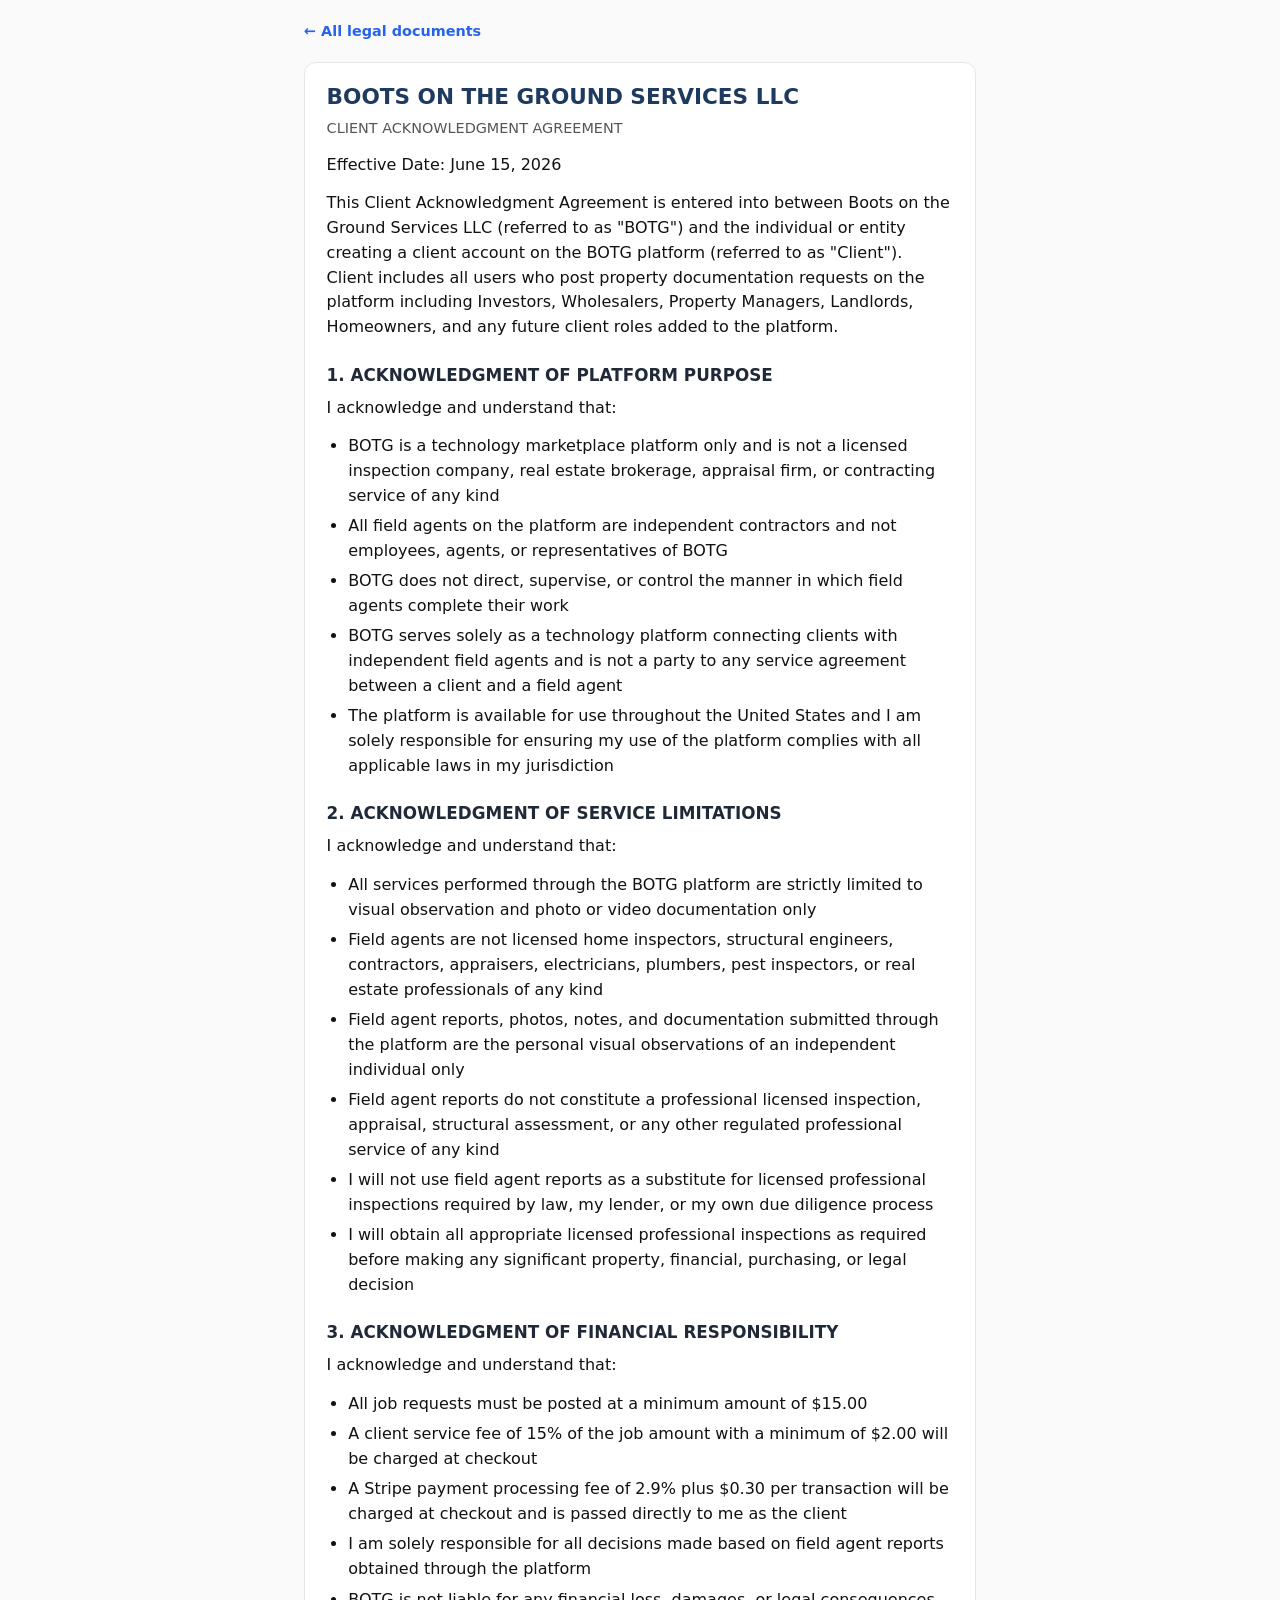
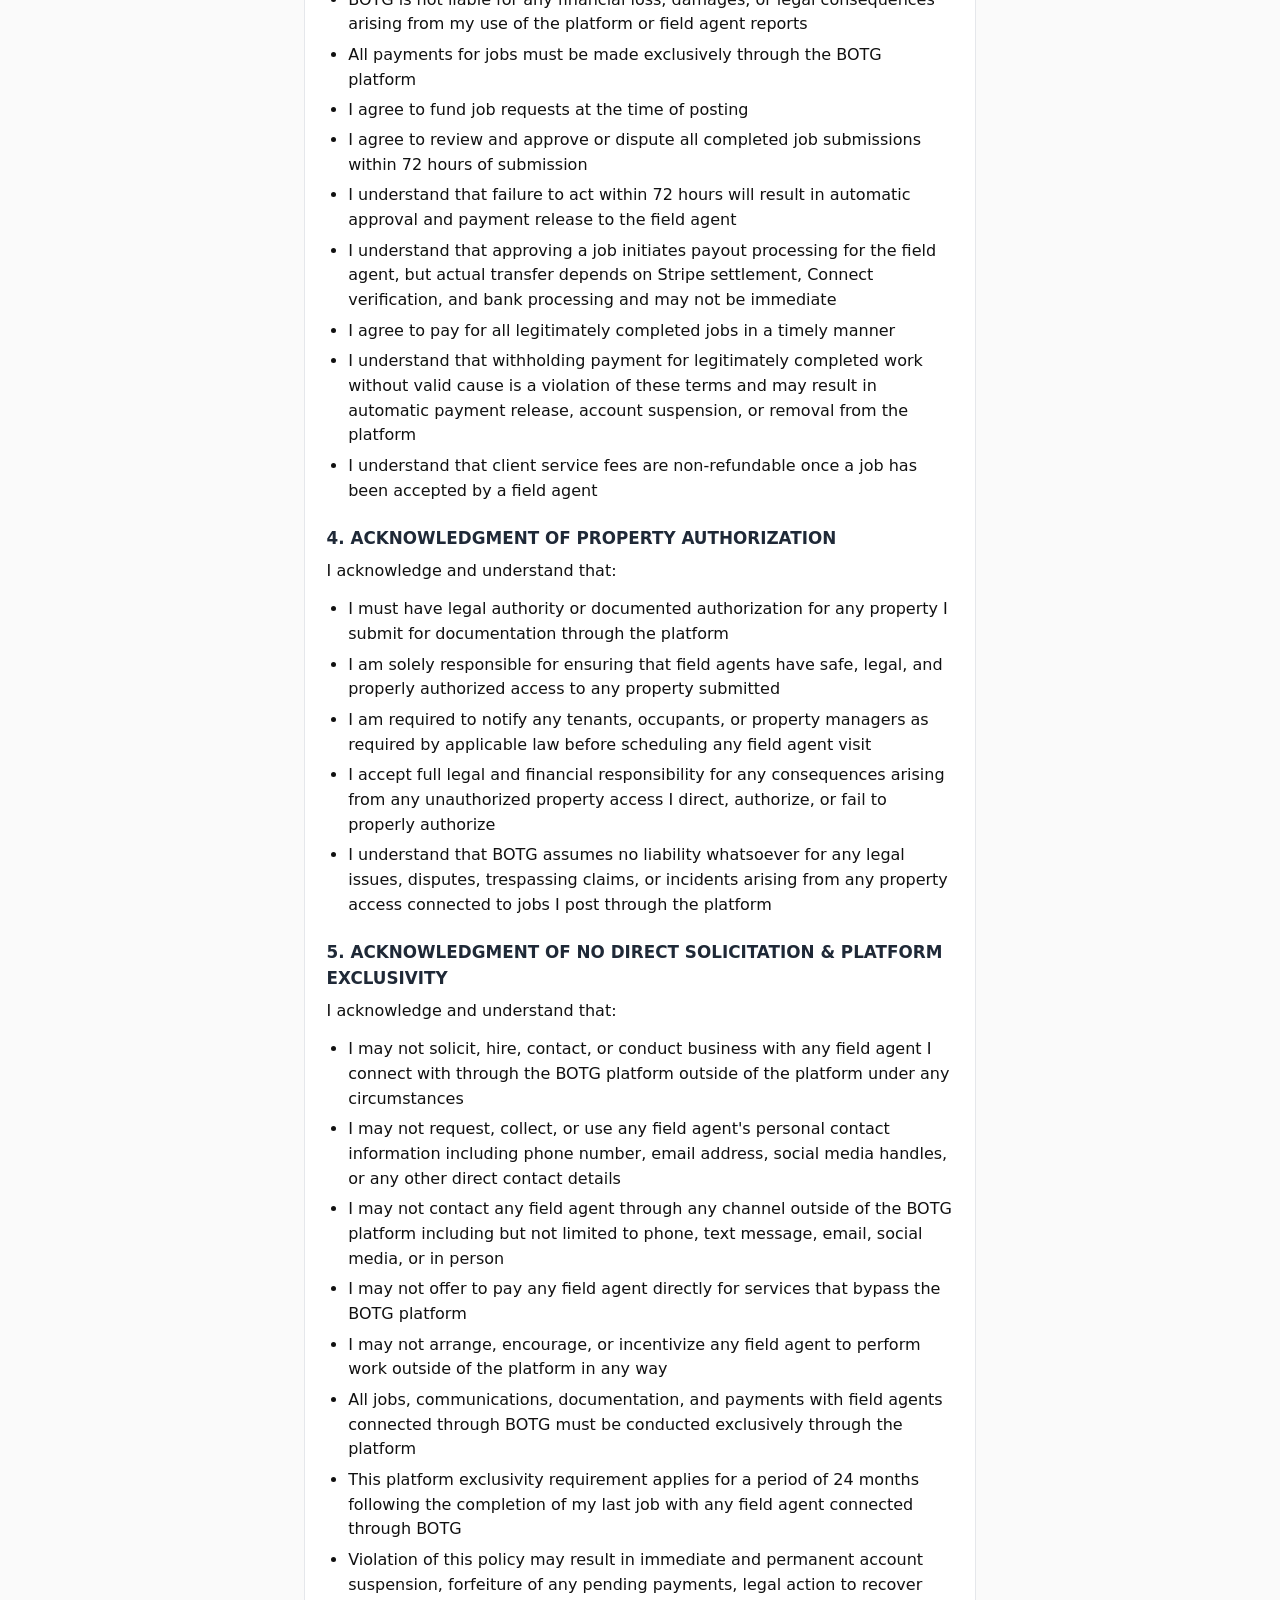
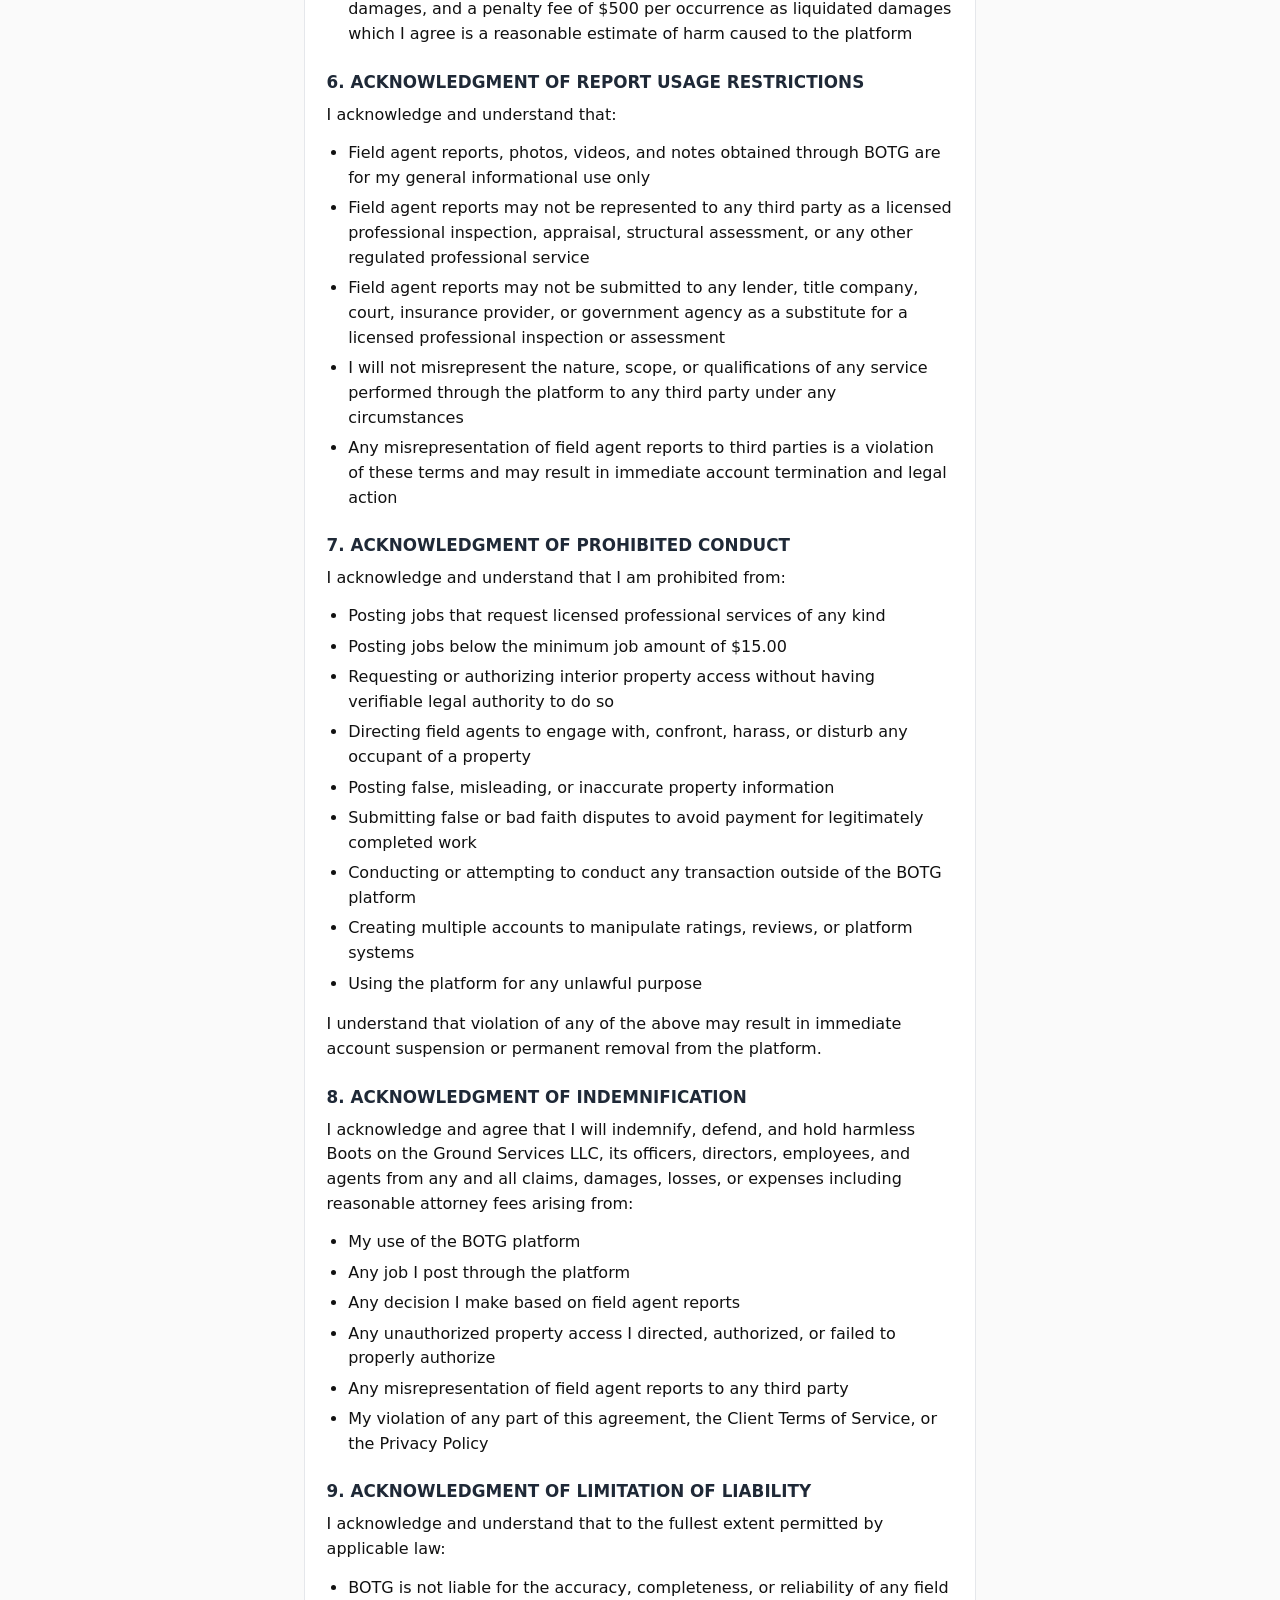
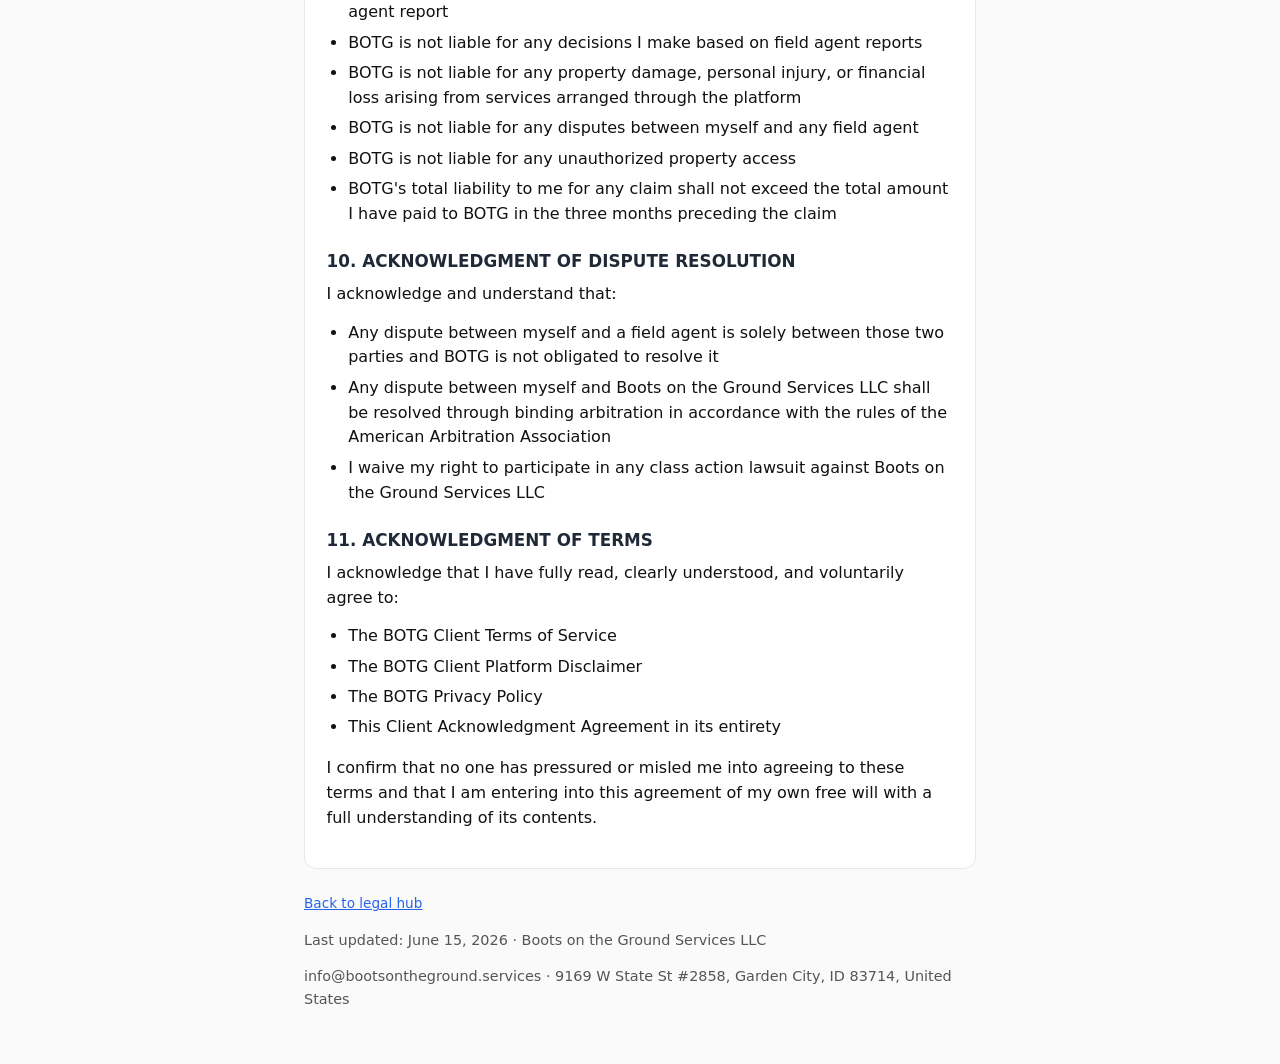
==== commit 63539ab6: "Update legal documents to June 15, 2026. Add expanded client role acknowledgments, field agent legal" ====
--- a/client-acknowledgment.html
+++ b/client-acknowledgment.html
@@ -14,7 +14,7 @@
 <h1>BOOTS ON THE GROUND SERVICES LLC</h1>
 <p class="meta">CLIENT ACKNOWLEDGMENT AGREEMENT</p>
 
-<p>Effective Date: June 8, 2026</p>
+<p>Effective Date: June 15, 2026</p>
 
 <p>This Client Acknowledgment Agreement is entered into between Boots on the Ground Services LLC (referred to as &quot;BOTG&quot;) and the individual or entity creating a client account on the BOTG platform (referred to as &quot;Client&quot;). Client includes all users who post property documentation requests on the platform including Investors, Wholesalers, Property Managers, Landlords, Homeowners, and any future client roles added to the platform.</p>
 
@@ -54,6 +54,7 @@
   <li>I agree to fund job requests at the time of posting</li>
   <li>I agree to review and approve or dispute all completed job submissions within 72 hours of submission</li>
   <li>I understand that failure to act within 72 hours will result in automatic approval and payment release to the field agent</li>
+  <li>I understand that approving a job initiates payout processing for the field agent, but actual transfer depends on Stripe settlement, Connect verification, and bank processing and may not be immediate</li>
   <li>I agree to pay for all legitimately completed jobs in a timely manner</li>
   <li>I understand that withholding payment for legitimately completed work without valid cause is a violation of these terms and may result in automatic payment release, account suspension, or removal from the platform</li>
   <li>I understand that client service fees are non-refundable once a job has been accepted by a field agent</li>
@@ -159,7 +160,7 @@
   </article>
   <footer class="page-footer">
     <p><a href="index.html">Back to legal hub</a></p>
-    <p class="meta">Last updated: June 8, 2026 · Boots on the Ground Services LLC</p>
+    <p class="meta">Last updated: June 15, 2026 · Boots on the Ground Services LLC</p>
     <p class="meta">info@bootsontheground.services · 9169 W State St #2858, Garden City, ID 83714, United States</p>
   </footer>
 </body>
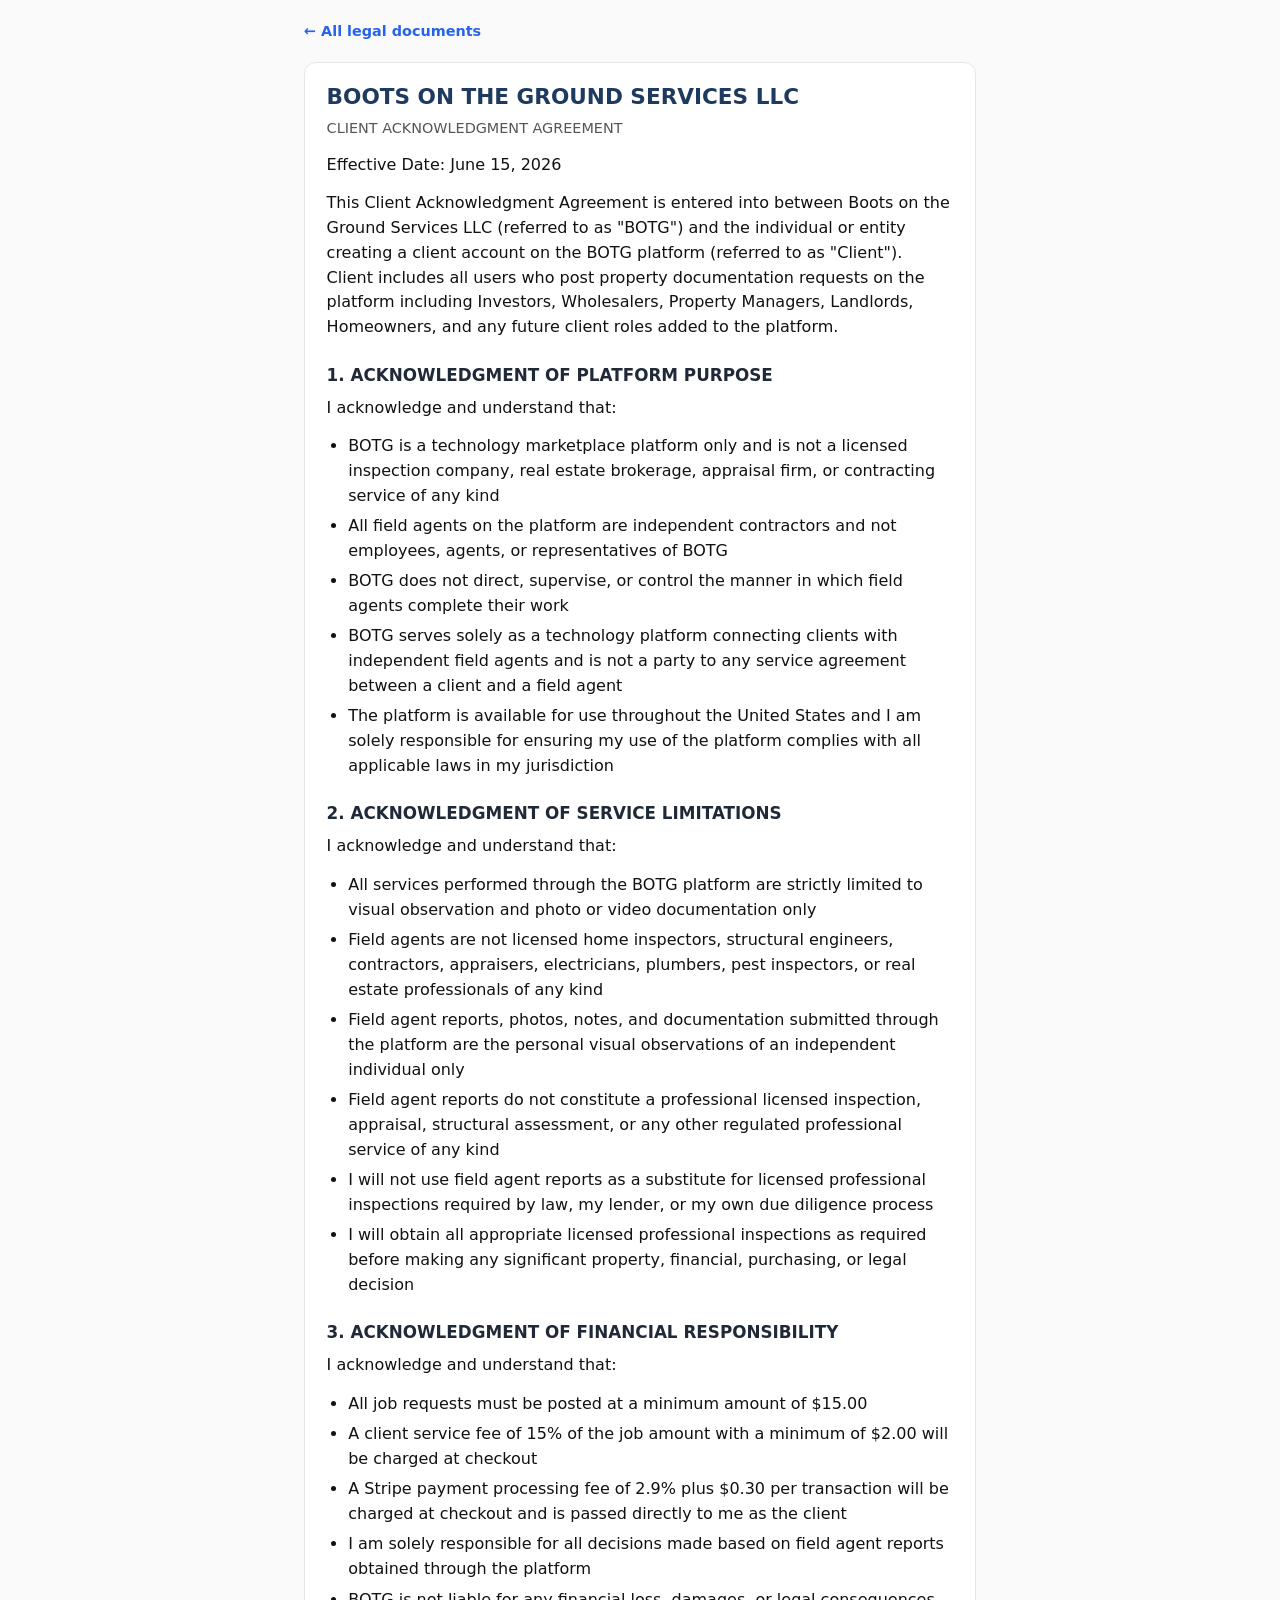
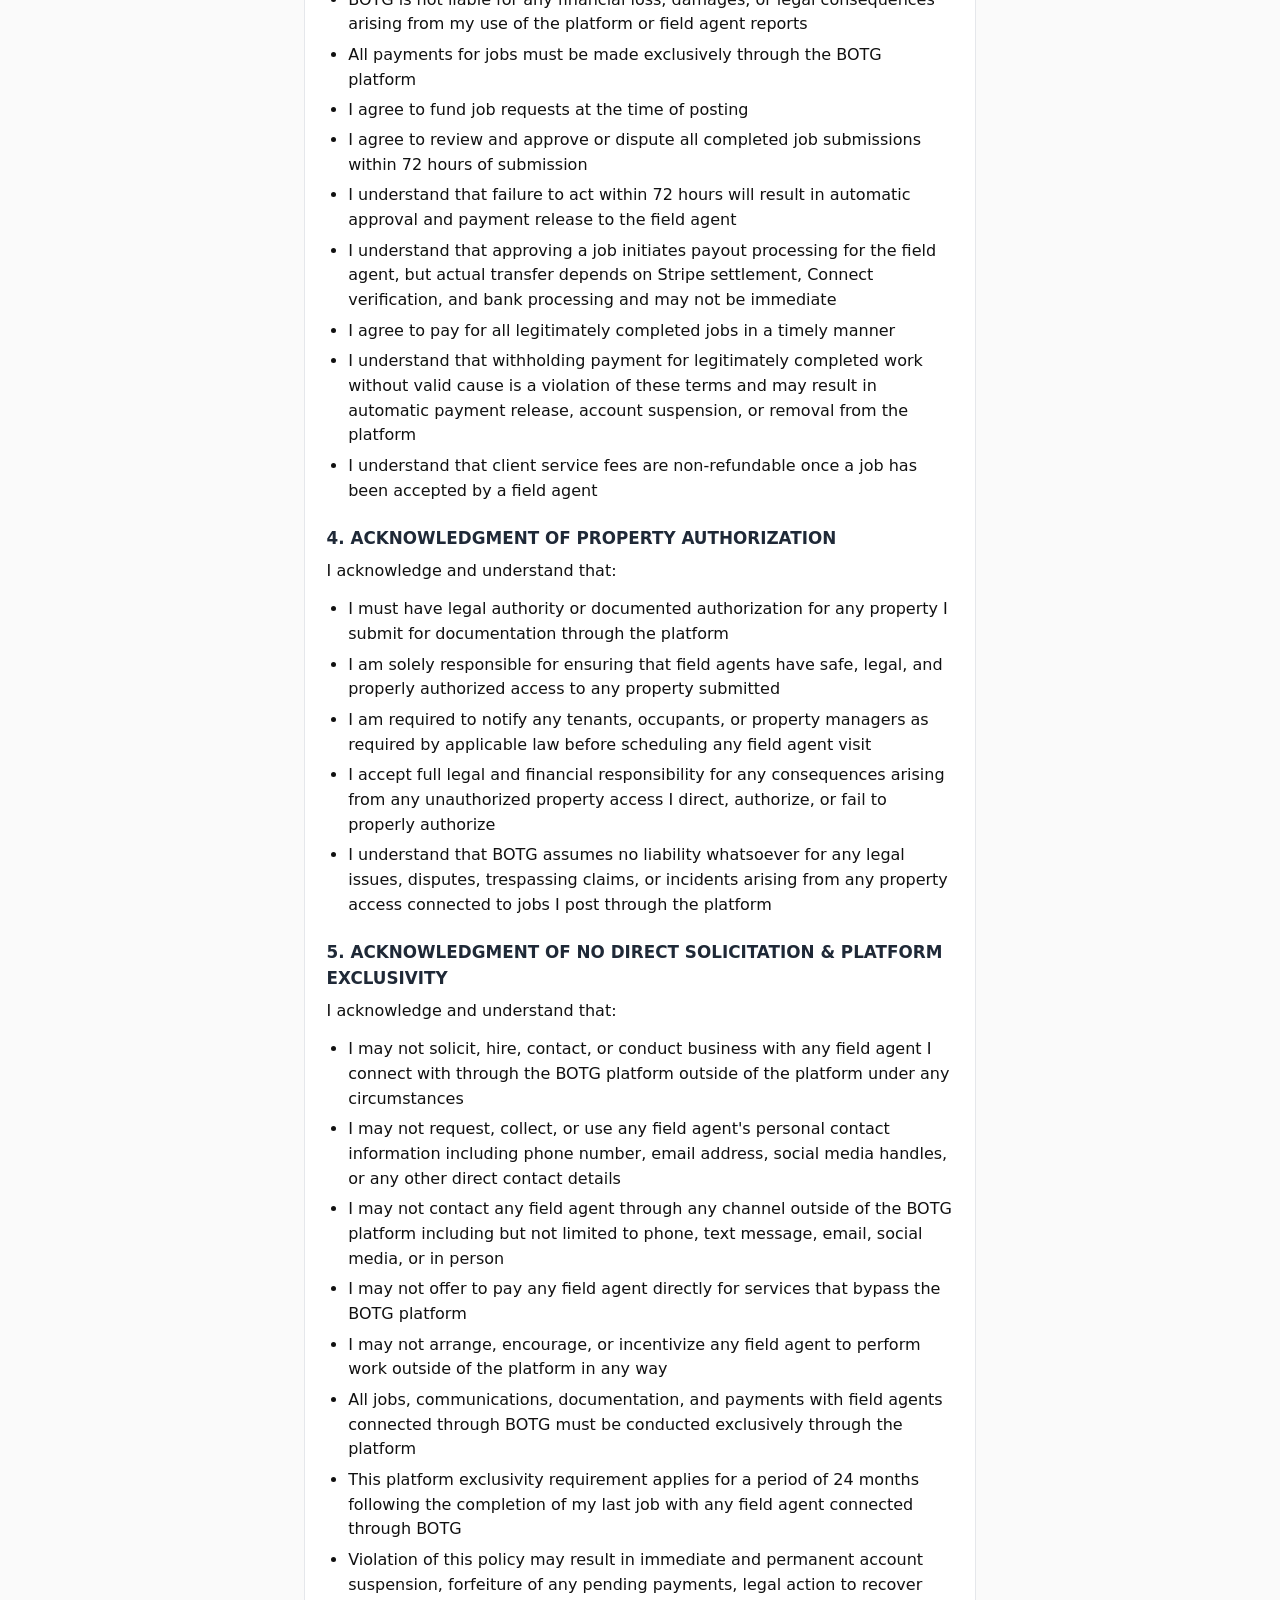
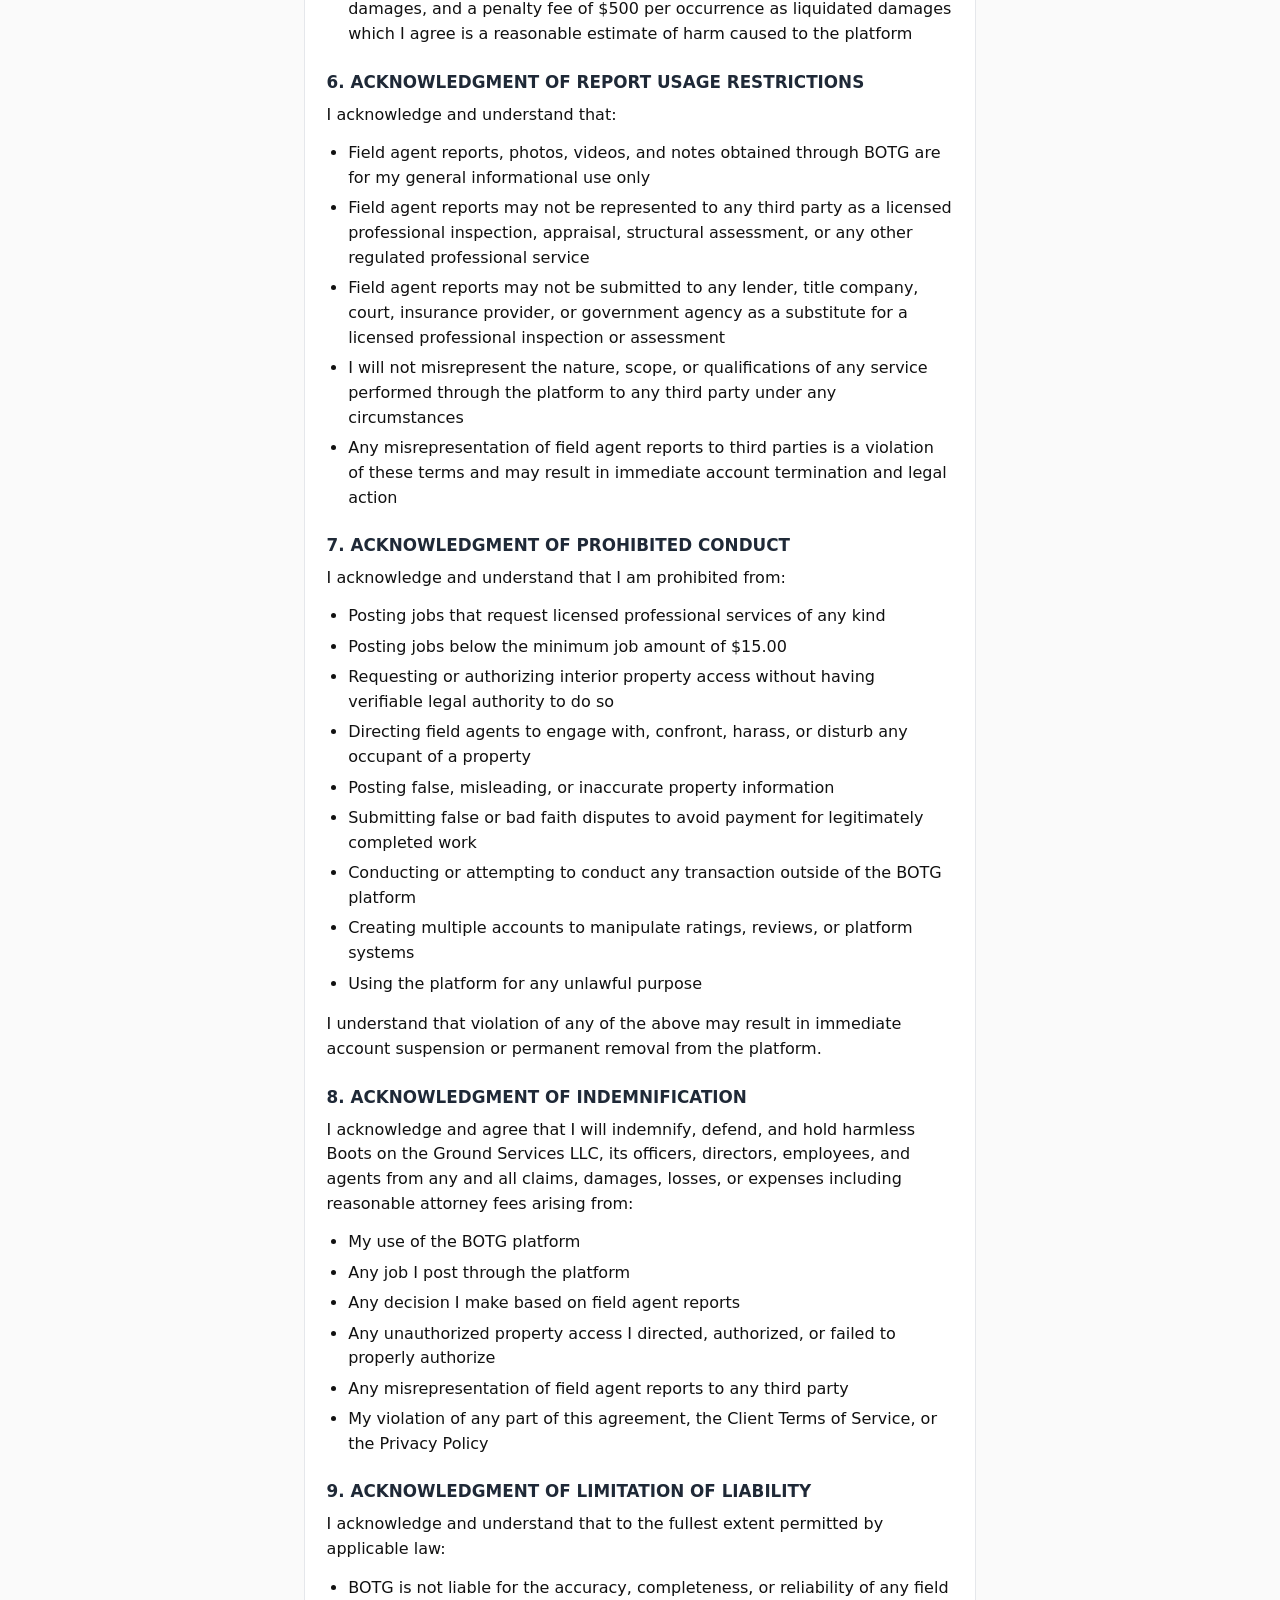
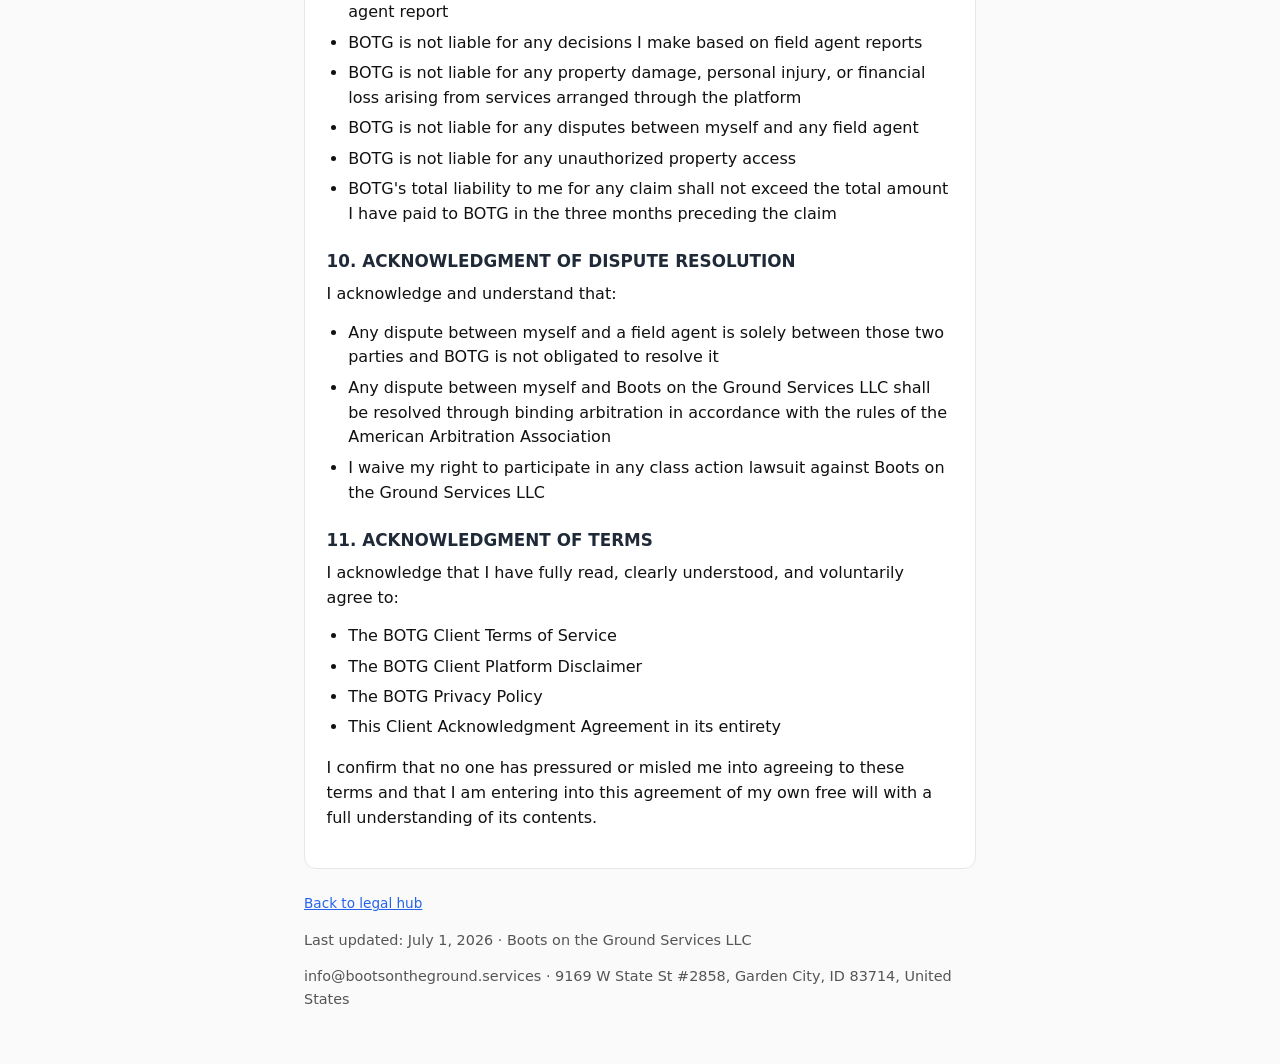
==== commit b0ad99a3: "Publish Stripe Identity legal updates and return page. Update privacy, terms, field-agent, and clien" ====
--- a/client-acknowledgment.html
+++ b/client-acknowledgment.html
@@ -160,7 +160,7 @@
   </article>
   <footer class="page-footer">
     <p><a href="index.html">Back to legal hub</a></p>
-    <p class="meta">Last updated: June 15, 2026 · Boots on the Ground Services LLC</p>
+    <p class="meta">Last updated: July 1, 2026 · Boots on the Ground Services LLC</p>
     <p class="meta">info@bootsontheground.services · 9169 W State St #2858, Garden City, ID 83714, United States</p>
   </footer>
 </body>
